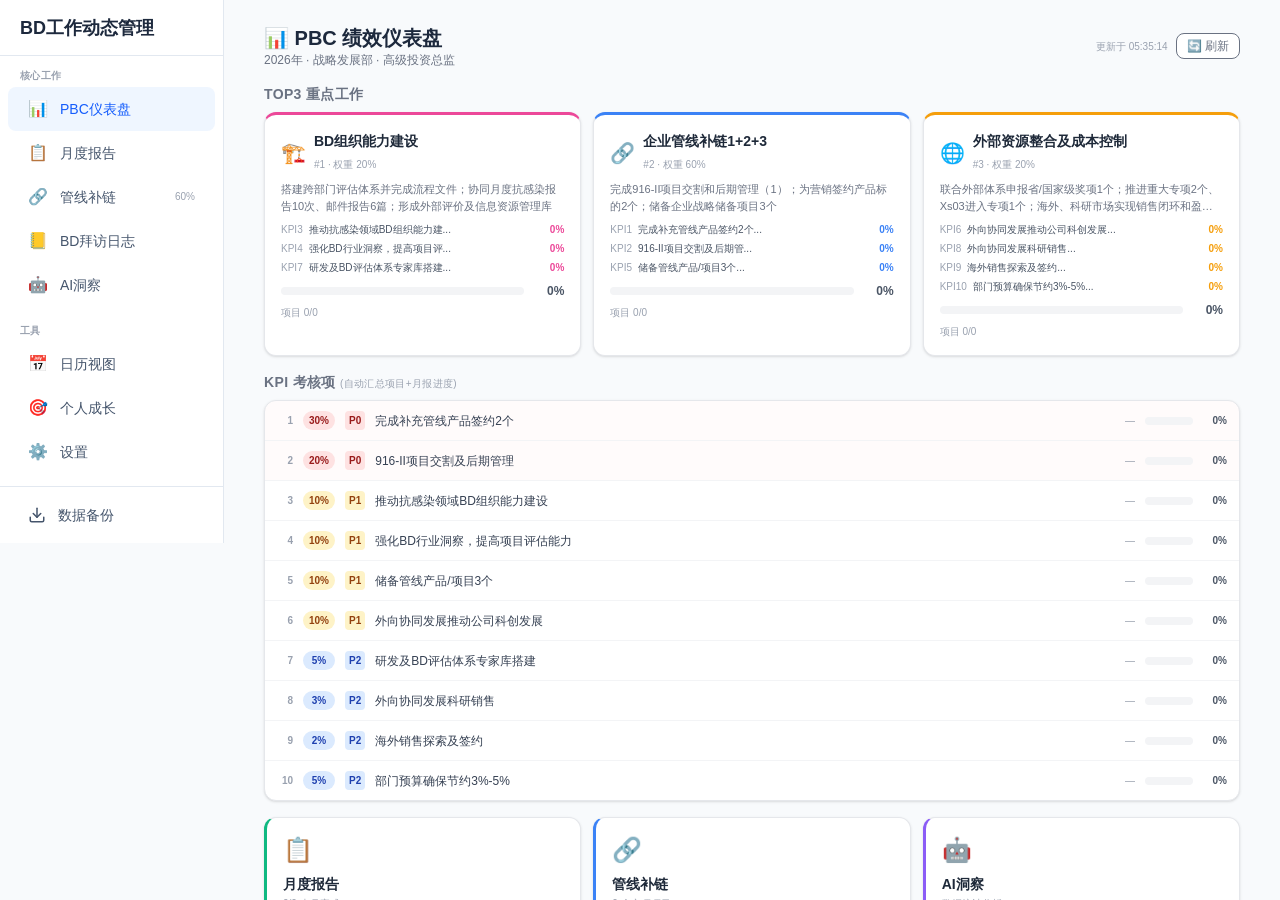
==== dist-vite.html @ 43fd76ad "Fix: HashRouter + overlay login + CSS conflict resolved + new bundle" ====
<!doctype html>
<html lang="zh-CN">
  <head>
    <meta charset="UTF-8" />
    <meta name="viewport" content="width=device-width, initial-scale=1.0" />
    <meta name="theme-color" content="#3B82F6" />
    <meta name="description" content="BD工作动态管理系统" />
    <meta name="apple-mobile-web-app-capable" content="yes" />
    <meta name="apple-mobile-web-app-status-bar-style" content="default" />
    <link rel="apple-touch-icon" href="./pwa-192x192.png" />
    <title>BD工作动态管理</title>
    <script type="module" crossorigin src="./assets/index-UCQxQHAI.js"></script>
    <link rel="stylesheet" crossorigin href="./assets/index-BCDydZhX.css">
  </head>
  <body>
    <div id="root"></div>
  </body>
</html>
---- assets/index-BCDydZhX.css ----
/*! tailwindcss v4.3.0 | MIT License | https://tailwindcss.com */
@layer properties{@supports (((-webkit-hyphens:none)) and (not (margin-trim:inline))) or ((-moz-orient:inline) and (not (color:rgb(from red r g b)))){*,:before,:after,::backdrop{--tw-translate-x:0;--tw-translate-y:0;--tw-translate-z:0;--tw-scale-x:1;--tw-scale-y:1;--tw-scale-z:1;--tw-rotate-x:initial;--tw-rotate-y:initial;--tw-rotate-z:initial;--tw-skew-x:initial;--tw-skew-y:initial;--tw-space-y-reverse:0;--tw-divide-y-reverse:0;--tw-border-style:solid;--tw-leading:initial;--tw-font-weight:initial;--tw-tracking:initial;--tw-shadow:0 0 #0000;--tw-shadow-color:initial;--tw-shadow-alpha:100%;--tw-inset-shadow:0 0 #0000;--tw-inset-shadow-color:initial;--tw-inset-shadow-alpha:100%;--tw-ring-color:initial;--tw-ring-shadow:0 0 #0000;--tw-inset-ring-color:initial;--tw-inset-ring-shadow:0 0 #0000;--tw-ring-inset:initial;--tw-ring-offset-width:0px;--tw-ring-offset-color:#fff;--tw-ring-offset-shadow:0 0 #0000;--tw-outline-style:solid;--tw-blur:initial;--tw-brightness:initial;--tw-contrast:initial;--tw-grayscale:initial;--tw-hue-rotate:initial;--tw-invert:initial;--tw-opacity:initial;--tw-saturate:initial;--tw-sepia:initial;--tw-drop-shadow:initial;--tw-drop-shadow-color:initial;--tw-drop-shadow-alpha:100%;--tw-drop-shadow-size:initial;--tw-duration:initial}}}@layer theme{:root,:host{--font-sans:ui-sans-serif, system-ui, sans-serif, "Apple Color Emoji", "Segoe UI Emoji", "Segoe UI Symbol", "Noto Color Emoji";--font-mono:ui-monospace, SFMono-Regular, Menlo, Monaco, Consolas, "Liberation Mono", "Courier New", monospace;--color-red-50:oklch(97.1% .013 17.38);--color-red-100:oklch(93.6% .032 17.717);--color-red-200:oklch(88.5% .062 18.334);--color-red-300:oklch(80.8% .114 19.571);--color-red-400:oklch(70.4% .191 22.216);--color-red-500:oklch(63.7% .237 25.331);--color-red-600:oklch(57.7% .245 27.325);--color-red-700:oklch(50.5% .213 27.518);--color-red-800:oklch(44.4% .177 26.899);--color-orange-50:oklch(98% .016 73.684);--color-orange-100:oklch(95.4% .038 75.164);--color-orange-200:oklch(90.1% .076 70.697);--color-orange-300:oklch(83.7% .128 66.29);--color-orange-400:oklch(75% .183 55.934);--color-orange-500:oklch(70.5% .213 47.604);--color-orange-700:oklch(55.3% .195 38.402);--color-amber-50:oklch(98.7% .022 95.277);--color-amber-100:oklch(96.2% .059 95.617);--color-amber-200:oklch(92.4% .12 95.746);--color-amber-400:oklch(82.8% .189 84.429);--color-amber-500:oklch(76.9% .188 70.08);--color-amber-600:oklch(66.6% .179 58.318);--color-amber-700:oklch(55.5% .163 48.998);--color-amber-800:oklch(47.3% .137 46.201);--color-yellow-50:oklch(98.7% .026 102.212);--color-yellow-100:oklch(97.3% .071 103.193);--color-yellow-200:oklch(94.5% .129 101.54);--color-yellow-300:oklch(90.5% .182 98.111);--color-yellow-400:oklch(85.2% .199 91.936);--color-yellow-500:oklch(79.5% .184 86.047);--color-yellow-600:oklch(68.1% .162 75.834);--color-yellow-700:oklch(55.4% .135 66.442);--color-yellow-800:oklch(47.6% .114 61.907);--color-green-50:oklch(98.2% .018 155.826);--color-green-100:oklch(96.2% .044 156.743);--color-green-200:oklch(92.5% .084 155.995);--color-green-300:oklch(87.1% .15 154.449);--color-green-400:oklch(79.2% .209 151.711);--color-green-500:oklch(72.3% .219 149.579);--color-green-600:oklch(62.7% .194 149.214);--color-green-700:oklch(52.7% .154 150.069);--color-green-800:oklch(44.8% .119 151.328);--color-emerald-50:oklch(97.9% .021 166.113);--color-emerald-100:oklch(95% .052 163.051);--color-emerald-200:oklch(90.5% .093 164.15);--color-emerald-400:oklch(76.5% .177 163.223);--color-emerald-500:oklch(69.6% .17 162.48);--color-emerald-600:oklch(59.6% .145 163.225);--color-emerald-700:oklch(50.8% .118 165.612);--color-teal-50:oklch(98.4% .014 180.72);--color-teal-100:oklch(95.3% .051 180.801);--color-teal-500:oklch(70.4% .14 182.503);--color-teal-700:oklch(51.1% .096 186.391);--color-cyan-50:oklch(98.4% .019 200.873);--color-cyan-100:oklch(95.6% .045 203.388);--color-cyan-500:oklch(71.5% .143 215.221);--color-cyan-700:oklch(52% .105 223.128);--color-blue-50:oklch(97% .014 254.604);--color-blue-100:oklch(93.2% .032 255.585);--color-blue-200:oklch(88.2% .059 254.128);--color-blue-300:oklch(80.9% .105 251.813);--color-blue-400:oklch(70.7% .165 254.624);--color-blue-500:oklch(62.3% .214 259.815);--color-blue-600:oklch(54.6% .245 262.881);--color-blue-700:oklch(48.8% .243 264.376);--color-blue-800:oklch(42.4% .199 265.638);--color-indigo-50:oklch(96.2% .018 272.314);--color-indigo-100:oklch(93% .034 272.788);--color-indigo-200:oklch(87% .065 274.039);--color-indigo-300:oklch(78.5% .115 274.713);--color-indigo-500:oklch(58.5% .233 277.117);--color-indigo-600:oklch(51.1% .262 276.966);--color-indigo-700:oklch(45.7% .24 277.023);--color-indigo-800:oklch(39.8% .195 277.366);--color-purple-50:oklch(97.7% .014 308.299);--color-purple-100:oklch(94.6% .033 307.174);--color-purple-200:oklch(90.2% .063 306.703);--color-purple-500:oklch(62.7% .265 303.9);--color-purple-600:oklch(55.8% .288 302.321);--color-purple-700:oklch(49.6% .265 301.924);--color-pink-50:oklch(97.1% .014 343.198);--color-pink-100:oklch(94.8% .028 342.258);--color-pink-500:oklch(65.6% .241 354.308);--color-pink-700:oklch(52.5% .223 3.958);--color-slate-50:oklch(98.4% .003 247.858);--color-slate-100:oklch(96.8% .007 247.896);--color-slate-200:oklch(92.9% .013 255.508);--color-slate-300:oklch(86.9% .022 252.894);--color-slate-400:oklch(70.4% .04 256.788);--color-slate-500:oklch(55.4% .046 257.417);--color-slate-600:oklch(44.6% .043 257.281);--color-slate-700:oklch(37.2% .044 257.287);--color-slate-800:oklch(27.9% .041 260.031);--color-gray-50:oklch(98.5% .002 247.839);--color-gray-100:oklch(96.7% .003 264.542);--color-gray-200:oklch(92.8% .006 264.531);--color-gray-300:oklch(87.2% .01 258.338);--color-gray-400:oklch(70.7% .022 261.325);--color-gray-500:oklch(55.1% .027 264.364);--color-gray-600:oklch(44.6% .03 256.802);--color-gray-700:oklch(37.3% .034 259.733);--color-gray-800:oklch(27.8% .033 256.848);--color-black:#000;--color-white:#fff;--spacing:.25rem;--container-xs:20rem;--container-md:28rem;--container-lg:32rem;--container-2xl:42rem;--container-3xl:48rem;--container-4xl:56rem;--container-5xl:64rem;--text-xs:.75rem;--text-xs--line-height:calc(1 / .75);--text-sm:.875rem;--text-sm--line-height:calc(1.25 / .875);--text-base:1rem;--text-base--line-height:calc(1.5 / 1);--text-lg:1.125rem;--text-lg--line-height:calc(1.75 / 1.125);--text-xl:1.25rem;--text-xl--line-height:calc(1.75 / 1.25);--text-2xl:1.5rem;--text-2xl--line-height:calc(2 / 1.5);--text-5xl:3rem;--text-5xl--line-height:1;--font-weight-normal:400;--font-weight-medium:500;--font-weight-semibold:600;--font-weight-bold:700;--tracking-wide:.025em;--leading-tight:1.25;--leading-relaxed:1.625;--radius-md:.375rem;--radius-lg:.5rem;--radius-xl:.75rem;--radius-2xl:1rem;--drop-shadow-sm:0 1px 2px #00000026;--animate-spin:spin 1s linear infinite;--animate-pulse:pulse 2s cubic-bezier(.4, 0, .6, 1) infinite;--default-transition-duration:.15s;--default-transition-timing-function:cubic-bezier(.4, 0, .2, 1);--default-font-family:var(--font-sans);--default-mono-font-family:var(--font-mono)}}@layer base{*,:after,:before,::backdrop{box-sizing:border-box;border:0 solid;margin:0;padding:0}::file-selector-button{box-sizing:border-box;border:0 solid;margin:0;padding:0}html,:host{-webkit-text-size-adjust:100%;tab-size:4;line-height:1.5;font-family:var(--default-font-family,ui-sans-serif, system-ui, sans-serif, "Apple Color Emoji", "Segoe UI Emoji", "Segoe UI Symbol", "Noto Color Emoji");font-feature-settings:var(--default-font-feature-settings,normal);font-variation-settings:var(--default-font-variation-settings,normal);-webkit-tap-highlight-color:transparent}hr{height:0;color:inherit;border-top-width:1px}abbr:where([title]){-webkit-text-decoration:underline dotted;text-decoration:underline dotted}h1,h2,h3,h4,h5,h6{font-size:inherit;font-weight:inherit}a{color:inherit;-webkit-text-decoration:inherit;-webkit-text-decoration:inherit;-webkit-text-decoration:inherit;-webkit-text-decoration:inherit;text-decoration:inherit}b,strong{font-weight:bolder}code,kbd,samp,pre{font-family:var(--default-mono-font-family,ui-monospace, SFMono-Regular, Menlo, Monaco, Consolas, "Liberation Mono", "Courier New", monospace);font-feature-settings:var(--default-mono-font-feature-settings,normal);font-variation-settings:var(--default-mono-font-variation-settings,normal);font-size:1em}small{font-size:80%}sub,sup{vertical-align:baseline;font-size:75%;line-height:0;position:relative}sub{bottom:-.25em}sup{top:-.5em}table{text-indent:0;border-color:inherit;border-collapse:collapse}:-moz-focusring{outline:auto}progress{vertical-align:baseline}summary{display:list-item}ol,ul,menu{list-style:none}img,svg,video,canvas,audio,iframe,embed,object{vertical-align:middle;display:block}img,video{max-width:100%;height:auto}button,input,select,optgroup,textarea{font:inherit;font-feature-settings:inherit;font-variation-settings:inherit;letter-spacing:inherit;color:inherit;opacity:1;background-color:#0000;border-radius:0}::file-selector-button{font:inherit;font-feature-settings:inherit;font-variation-settings:inherit;letter-spacing:inherit;color:inherit;opacity:1;background-color:#0000;border-radius:0}:where(select:is([multiple],[size])) optgroup{font-weight:bolder}:where(select:is([multiple],[size])) optgroup option{padding-inline-start:20px}::file-selector-button{margin-inline-end:4px}::placeholder{opacity:1}@supports (not ((-webkit-appearance:-apple-pay-button))) or (contain-intrinsic-size:1px){::placeholder{color:currentColor}@supports (color:color-mix(in lab, red, red)){::placeholder{color:color-mix(in oklab, currentcolor 50%, transparent)}}}textarea{resize:vertical}::-webkit-search-decoration{-webkit-appearance:none}::-webkit-date-and-time-value{min-height:1lh;text-align:inherit}::-webkit-datetime-edit{display:inline-flex}::-webkit-datetime-edit-fields-wrapper{padding:0}::-webkit-datetime-edit{padding-block:0}::-webkit-datetime-edit-year-field{padding-block:0}::-webkit-datetime-edit-month-field{padding-block:0}::-webkit-datetime-edit-day-field{padding-block:0}::-webkit-datetime-edit-hour-field{padding-block:0}::-webkit-datetime-edit-minute-field{padding-block:0}::-webkit-datetime-edit-second-field{padding-block:0}::-webkit-datetime-edit-millisecond-field{padding-block:0}::-webkit-datetime-edit-meridiem-field{padding-block:0}::-webkit-calendar-picker-indicator{line-height:1}:-moz-ui-invalid{box-shadow:none}button,input:where([type=button],[type=reset],[type=submit]){appearance:button}::file-selector-button{appearance:button}::-webkit-inner-spin-button{height:auto}::-webkit-outer-spin-button{height:auto}[hidden]:where(:not([hidden=until-found])){display:none!important}}@layer components;@layer utilities{.visible{visibility:visible}.absolute{position:absolute}.fixed{position:fixed}.relative{position:relative}.sticky{position:sticky}.inset-0{inset:calc(var(--spacing) * 0)}.inset-y-0{inset-block:calc(var(--spacing) * 0)}.top-0{top:calc(var(--spacing) * 0)}.top-0\.5{top:calc(var(--spacing) * .5)}.top-1\.5{top:calc(var(--spacing) * 1.5)}.top-1\/2{top:50%}.top-4{top:calc(var(--spacing) * 4)}.right-0{right:calc(var(--spacing) * 0)}.right-3{right:calc(var(--spacing) * 3)}.right-4{right:calc(var(--spacing) * 4)}.right-5{right:calc(var(--spacing) * 5)}.bottom-0{bottom:calc(var(--spacing) * 0)}.bottom-16{bottom:calc(var(--spacing) * 16)}.bottom-20{bottom:calc(var(--spacing) * 20)}.-left-\[25px\]{left:-25px}.left-0{left:calc(var(--spacing) * 0)}.left-0\.5{left:calc(var(--spacing) * .5)}.left-3{left:calc(var(--spacing) * 3)}.z-10{z-index:10}.z-20{z-index:20}.z-30{z-index:30}.z-40{z-index:40}.z-50{z-index:50}.float-left{float:left}.container{width:100%}@media (width>=40rem){.container{max-width:40rem}}@media (width>=48rem){.container{max-width:48rem}}@media (width>=64rem){.container{max-width:64rem}}@media (width>=80rem){.container{max-width:80rem}}@media (width>=96rem){.container{max-width:96rem}}.mx-0\.5{margin-inline:calc(var(--spacing) * .5)}.mx-2{margin-inline:calc(var(--spacing) * 2)}.mx-4{margin-inline:calc(var(--spacing) * 4)}.mx-auto{margin-inline:auto}.my-1{margin-block:calc(var(--spacing) * 1)}.mt-0\.5{margin-top:calc(var(--spacing) * .5)}.mt-1{margin-top:calc(var(--spacing) * 1)}.mt-1\.5{margin-top:calc(var(--spacing) * 1.5)}.mt-2{margin-top:calc(var(--spacing) * 2)}.mt-2\.5{margin-top:calc(var(--spacing) * 2.5)}.mt-3{margin-top:calc(var(--spacing) * 3)}.mt-4{margin-top:calc(var(--spacing) * 4)}.mt-5{margin-top:calc(var(--spacing) * 5)}.mt-auto{margin-top:auto}.mr-1{margin-right:calc(var(--spacing) * 1)}.mr-2{margin-right:calc(var(--spacing) * 2)}.mr-3{margin-right:calc(var(--spacing) * 3)}.mb-0\.5{margin-bottom:calc(var(--spacing) * .5)}.mb-1{margin-bottom:calc(var(--spacing) * 1)}.mb-1\.5{margin-bottom:calc(var(--spacing) * 1.5)}.mb-2{margin-bottom:calc(var(--spacing) * 2)}.mb-3{margin-bottom:calc(var(--spacing) * 3)}.mb-4{margin-bottom:calc(var(--spacing) * 4)}.mb-6{margin-bottom:calc(var(--spacing) * 6)}.mb-8{margin-bottom:calc(var(--spacing) * 8)}.-ml-1{margin-left:calc(var(--spacing) * -1)}.-ml-1\.5{margin-left:calc(var(--spacing) * -1.5)}.ml-0\.5{margin-left:calc(var(--spacing) * .5)}.ml-1{margin-left:calc(var(--spacing) * 1)}.ml-2{margin-left:calc(var(--spacing) * 2)}.ml-3\.5{margin-left:calc(var(--spacing) * 3.5)}.ml-7{margin-left:calc(var(--spacing) * 7)}.ml-auto{margin-left:auto}.line-clamp-1{-webkit-line-clamp:1;-webkit-box-orient:vertical;display:-webkit-box;overflow:hidden}.line-clamp-2{-webkit-line-clamp:2;-webkit-box-orient:vertical;display:-webkit-box;overflow:hidden}.block{display:block}.flex{display:flex}.grid{display:grid}.hidden{display:none}.inline{display:inline}.inline-block{display:inline-block}.inline-flex{display:inline-flex}.table{display:table}.h-0\.5{height:calc(var(--spacing) * .5)}.h-1{height:calc(var(--spacing) * 1)}.h-1\.5{height:calc(var(--spacing) * 1.5)}.h-2{height:calc(var(--spacing) * 2)}.h-2\.5{height:calc(var(--spacing) * 2.5)}.h-3{height:calc(var(--spacing) * 3)}.h-3\.5{height:calc(var(--spacing) * 3.5)}.h-4{height:calc(var(--spacing) * 4)}.h-5{height:calc(var(--spacing) * 5)}.h-6{height:calc(var(--spacing) * 6)}.h-8{height:calc(var(--spacing) * 8)}.h-10{height:calc(var(--spacing) * 10)}.h-14{height:calc(var(--spacing) * 14)}.h-64{height:calc(var(--spacing) * 64)}.h-\[100px\]{height:100px}.h-full{height:100%}.h-screen{height:100vh}.max-h-32{max-height:calc(var(--spacing) * 32)}.max-h-64{max-height:calc(var(--spacing) * 64)}.max-h-80{max-height:calc(var(--spacing) * 80)}.max-h-\[90vh\]{max-height:90vh}.max-h-\[500px\]{max-height:500px}.min-h-\[48px\]{min-height:48px}.min-h-\[96px\]{min-height:96px}.min-h-screen{min-height:100vh}.w-1\.5{width:calc(var(--spacing) * 1.5)}.w-2{width:calc(var(--spacing) * 2)}.w-2\.5{width:calc(var(--spacing) * 2.5)}.w-3{width:calc(var(--spacing) * 3)}.w-3\.5{width:calc(var(--spacing) * 3.5)}.w-4{width:calc(var(--spacing) * 4)}.w-5{width:calc(var(--spacing) * 5)}.w-6{width:calc(var(--spacing) * 6)}.w-8{width:calc(var(--spacing) * 8)}.w-10{width:calc(var(--spacing) * 10)}.w-11{width:calc(var(--spacing) * 11)}.w-12{width:calc(var(--spacing) * 12)}.w-14{width:calc(var(--spacing) * 14)}.w-16{width:calc(var(--spacing) * 16)}.w-20{width:calc(var(--spacing) * 20)}.w-24{width:calc(var(--spacing) * 24)}.w-26{width:calc(var(--spacing) * 26)}.w-28{width:calc(var(--spacing) * 28)}.w-36{width:calc(var(--spacing) * 36)}.w-56{width:calc(var(--spacing) * 56)}.w-\[100px\]{width:100px}.w-full{width:100%}.w-screen{width:100vw}.max-w-2xl{max-width:var(--container-2xl)}.max-w-3xl{max-width:var(--container-3xl)}.max-w-4xl{max-width:var(--container-4xl)}.max-w-5xl{max-width:var(--container-5xl)}.max-w-\[100px\]{max-width:100px}.max-w-lg{max-width:var(--container-lg)}.max-w-md{max-width:var(--container-md)}.max-w-xs{max-width:var(--container-xs)}.min-w-0{min-width:calc(var(--spacing) * 0)}.min-w-\[54px\]{min-width:54px}.min-w-\[60px\]{min-width:60px}.min-w-\[120px\]{min-width:120px}.min-w-\[200px\]{min-width:200px}.flex-1{flex:1}.flex-shrink-0,.shrink-0{flex-shrink:0}.translate-x-5{--tw-translate-x:calc(var(--spacing) * 5);translate:var(--tw-translate-x) var(--tw-translate-y)}.-translate-y-1\/2{--tw-translate-y:calc(calc(1 / 2 * 100%) * -1);translate:var(--tw-translate-x) var(--tw-translate-y)}.scale-105{--tw-scale-x:105%;--tw-scale-y:105%;--tw-scale-z:105%;scale:var(--tw-scale-x) var(--tw-scale-y)}.transform{transform:var(--tw-rotate-x,) var(--tw-rotate-y,) var(--tw-rotate-z,) var(--tw-skew-x,) var(--tw-skew-y,)}.animate-pulse{animation:var(--animate-pulse)}.animate-spin{animation:var(--animate-spin)}.cursor-default{cursor:default}.cursor-pointer{cursor:pointer}.resize-none{resize:none}.grid-cols-1{grid-template-columns:repeat(1,minmax(0,1fr))}.grid-cols-2{grid-template-columns:repeat(2,minmax(0,1fr))}.grid-cols-3{grid-template-columns:repeat(3,minmax(0,1fr))}.grid-cols-7{grid-template-columns:repeat(7,minmax(0,1fr))}.flex-col{flex-direction:column}.flex-wrap{flex-wrap:wrap}.items-center{align-items:center}.items-end{align-items:flex-end}.items-start{align-items:flex-start}.justify-around{justify-content:space-around}.justify-between{justify-content:space-between}.justify-center{justify-content:center}.gap-0\.5{gap:calc(var(--spacing) * .5)}.gap-1{gap:calc(var(--spacing) * 1)}.gap-1\.5{gap:calc(var(--spacing) * 1.5)}.gap-2{gap:calc(var(--spacing) * 2)}.gap-2\.5{gap:calc(var(--spacing) * 2.5)}.gap-3{gap:calc(var(--spacing) * 3)}.gap-4{gap:calc(var(--spacing) * 4)}:where(.space-y-0\.5>:not(:last-child)){--tw-space-y-reverse:0;margin-block-start:calc(calc(var(--spacing) * .5) * var(--tw-space-y-reverse));margin-block-end:calc(calc(var(--spacing) * .5) * calc(1 - var(--tw-space-y-reverse)))}:where(.space-y-1>:not(:last-child)){--tw-space-y-reverse:0;margin-block-start:calc(calc(var(--spacing) * 1) * var(--tw-space-y-reverse));margin-block-end:calc(calc(var(--spacing) * 1) * calc(1 - var(--tw-space-y-reverse)))}:where(.space-y-1\.5>:not(:last-child)){--tw-space-y-reverse:0;margin-block-start:calc(calc(var(--spacing) * 1.5) * var(--tw-space-y-reverse));margin-block-end:calc(calc(var(--spacing) * 1.5) * calc(1 - var(--tw-space-y-reverse)))}:where(.space-y-2>:not(:last-child)){--tw-space-y-reverse:0;margin-block-start:calc(calc(var(--spacing) * 2) * var(--tw-space-y-reverse));margin-block-end:calc(calc(var(--spacing) * 2) * calc(1 - var(--tw-space-y-reverse)))}:where(.space-y-2\.5>:not(:last-child)){--tw-space-y-reverse:0;margin-block-start:calc(calc(var(--spacing) * 2.5) * var(--tw-space-y-reverse));margin-block-end:calc(calc(var(--spacing) * 2.5) * calc(1 - var(--tw-space-y-reverse)))}:where(.space-y-3>:not(:last-child)){--tw-space-y-reverse:0;margin-block-start:calc(calc(var(--spacing) * 3) * var(--tw-space-y-reverse));margin-block-end:calc(calc(var(--spacing) * 3) * calc(1 - var(--tw-space-y-reverse)))}:where(.space-y-4>:not(:last-child)){--tw-space-y-reverse:0;margin-block-start:calc(calc(var(--spacing) * 4) * var(--tw-space-y-reverse));margin-block-end:calc(calc(var(--spacing) * 4) * calc(1 - var(--tw-space-y-reverse)))}:where(.space-y-6>:not(:last-child)){--tw-space-y-reverse:0;margin-block-start:calc(calc(var(--spacing) * 6) * var(--tw-space-y-reverse));margin-block-end:calc(calc(var(--spacing) * 6) * calc(1 - var(--tw-space-y-reverse)))}:where(.divide-y>:not(:last-child)){--tw-divide-y-reverse:0;border-bottom-style:var(--tw-border-style);border-top-style:var(--tw-border-style);border-top-width:calc(1px * var(--tw-divide-y-reverse));border-bottom-width:calc(1px * calc(1 - var(--tw-divide-y-reverse)))}:where(.divide-slate-100>:not(:last-child)){border-color:var(--color-slate-100)}.truncate{text-overflow:ellipsis;white-space:nowrap;overflow:hidden}.overflow-auto{overflow:auto}.overflow-hidden{overflow:hidden}.overflow-x-auto{overflow-x:auto}.overflow-y-auto{overflow-y:auto}.rounded{border-radius:.25rem}.rounded-full{border-radius:3.40282e38px}.rounded-lg{border-radius:var(--radius-lg)}.rounded-md{border-radius:var(--radius-md)}.rounded-xl{border-radius:var(--radius-xl)}.rounded-t-2xl{border-top-left-radius:var(--radius-2xl);border-top-right-radius:var(--radius-2xl)}.rounded-t-lg{border-top-left-radius:var(--radius-lg);border-top-right-radius:var(--radius-lg)}.rounded-tl-none{border-top-left-radius:0}.border{border-style:var(--tw-border-style);border-width:1px}.border-2{border-style:var(--tw-border-style);border-width:2px}.border-t{border-top-style:var(--tw-border-style);border-top-width:1px}.border-r{border-right-style:var(--tw-border-style);border-right-width:1px}.border-b{border-bottom-style:var(--tw-border-style);border-bottom-width:1px}.border-l-2{border-left-style:var(--tw-border-style);border-left-width:2px}.border-l-4{border-left-style:var(--tw-border-style);border-left-width:4px}.border-dashed{--tw-border-style:dashed;border-style:dashed}.border-none{--tw-border-style:none;border-style:none}.border-amber-200{border-color:var(--color-amber-200)}.border-blue-200{border-color:var(--color-blue-200)}.border-blue-300{border-color:var(--color-blue-300)}.border-blue-400{border-color:var(--color-blue-400)}.border-blue-500{border-color:var(--color-blue-500)}.border-emerald-200{border-color:var(--color-emerald-200)}.border-emerald-500{border-color:var(--color-emerald-500)}.border-gray-100{border-color:var(--color-gray-100)}.border-gray-200{border-color:var(--color-gray-200)}.border-gray-300{border-color:var(--color-gray-300)}.border-green-200{border-color:var(--color-green-200)}.border-green-300{border-color:var(--color-green-300)}.border-green-600{border-color:var(--color-green-600)}.border-indigo-200{border-color:var(--color-indigo-200)}.border-indigo-300{border-color:var(--color-indigo-300)}.border-indigo-600{border-color:var(--color-indigo-600)}.border-orange-200{border-color:var(--color-orange-200)}.border-orange-300{border-color:var(--color-orange-300)}.border-purple-200{border-color:var(--color-purple-200)}.border-red-200{border-color:var(--color-red-200)}.border-red-300{border-color:var(--color-red-300)}.border-slate-50{border-color:var(--color-slate-50)}.border-slate-100{border-color:var(--color-slate-100)}.border-slate-200{border-color:var(--color-slate-200)}.border-slate-300{border-color:var(--color-slate-300)}.border-transparent{border-color:#0000}.border-white{border-color:var(--color-white)}.border-yellow-200{border-color:var(--color-yellow-200)}.border-yellow-300{border-color:var(--color-yellow-300)}.border-t-transparent{border-top-color:#0000}.border-l-blue-400{border-left-color:var(--color-blue-400)}.border-l-blue-500{border-left-color:var(--color-blue-500)}.border-l-cyan-500{border-left-color:var(--color-cyan-500)}.border-l-emerald-500{border-left-color:var(--color-emerald-500)}.border-l-gray-300{border-left-color:var(--color-gray-300)}.border-l-gray-400{border-left-color:var(--color-gray-400)}.border-l-green-500{border-left-color:var(--color-green-500)}.border-l-indigo-500{border-left-color:var(--color-indigo-500)}.border-l-orange-500{border-left-color:var(--color-orange-500)}.border-l-pink-500{border-left-color:var(--color-pink-500)}.border-l-purple-500{border-left-color:var(--color-purple-500)}.border-l-red-400{border-left-color:var(--color-red-400)}.border-l-red-500{border-left-color:var(--color-red-500)}.border-l-red-600{border-left-color:var(--color-red-600)}.border-l-slate-300{border-left-color:var(--color-slate-300)}.border-l-teal-500{border-left-color:var(--color-teal-500)}.border-l-yellow-500{border-left-color:var(--color-yellow-500)}.bg-amber-50{background-color:var(--color-amber-50)}.bg-amber-50\/50{background-color:#fffbeb80}@supports (color:color-mix(in lab, red, red)){.bg-amber-50\/50{background-color:color-mix(in oklab, var(--color-amber-50) 50%, transparent)}}.bg-amber-100{background-color:var(--color-amber-100)}.bg-amber-400{background-color:var(--color-amber-400)}.bg-amber-500{background-color:var(--color-amber-500)}.bg-black\/30{background-color:#0000004d}@supports (color:color-mix(in lab, red, red)){.bg-black\/30{background-color:color-mix(in oklab, var(--color-black) 30%, transparent)}}.bg-black\/40{background-color:#0006}@supports (color:color-mix(in lab, red, red)){.bg-black\/40{background-color:color-mix(in oklab, var(--color-black) 40%, transparent)}}.bg-black\/50{background-color:#00000080}@supports (color:color-mix(in lab, red, red)){.bg-black\/50{background-color:color-mix(in oklab, var(--color-black) 50%, transparent)}}.bg-blue-50{background-color:var(--color-blue-50)}.bg-blue-50\/30{background-color:#eff6ff4d}@supports (color:color-mix(in lab, red, red)){.bg-blue-50\/30{background-color:color-mix(in oklab, var(--color-blue-50) 30%, transparent)}}.bg-blue-50\/50{background-color:#eff6ff80}@supports (color:color-mix(in lab, red, red)){.bg-blue-50\/50{background-color:color-mix(in oklab, var(--color-blue-50) 50%, transparent)}}.bg-blue-100{background-color:var(--color-blue-100)}.bg-blue-400{background-color:var(--color-blue-400)}.bg-blue-500{background-color:var(--color-blue-500)}.bg-blue-600{background-color:var(--color-blue-600)}.bg-cyan-50\/30{background-color:#ecfeff4d}@supports (color:color-mix(in lab, red, red)){.bg-cyan-50\/30{background-color:color-mix(in oklab, var(--color-cyan-50) 30%, transparent)}}.bg-cyan-100{background-color:var(--color-cyan-100)}.bg-emerald-50{background-color:var(--color-emerald-50)}.bg-emerald-50\/30{background-color:#ecfdf54d}@supports (color:color-mix(in lab, red, red)){.bg-emerald-50\/30{background-color:color-mix(in oklab, var(--color-emerald-50) 30%, transparent)}}.bg-emerald-100{background-color:var(--color-emerald-100)}.bg-emerald-500{background-color:var(--color-emerald-500)}.bg-gray-50{background-color:var(--color-gray-50)}.bg-gray-50\/50{background-color:#f9fafb80}@supports (color:color-mix(in lab, red, red)){.bg-gray-50\/50{background-color:color-mix(in oklab, var(--color-gray-50) 50%, transparent)}}.bg-gray-100{background-color:var(--color-gray-100)}.bg-gray-200{background-color:var(--color-gray-200)}.bg-gray-400{background-color:var(--color-gray-400)}.bg-gray-800{background-color:var(--color-gray-800)}.bg-green-50{background-color:var(--color-green-50)}.bg-green-50\/20{background-color:#f0fdf433}@supports (color:color-mix(in lab, red, red)){.bg-green-50\/20{background-color:color-mix(in oklab, var(--color-green-50) 20%, transparent)}}.bg-green-50\/30{background-color:#f0fdf44d}@supports (color:color-mix(in lab, red, red)){.bg-green-50\/30{background-color:color-mix(in oklab, var(--color-green-50) 30%, transparent)}}.bg-green-100{background-color:var(--color-green-100)}.bg-green-400{background-color:var(--color-green-400)}.bg-green-500{background-color:var(--color-green-500)}.bg-green-600{background-color:var(--color-green-600)}.bg-indigo-50{background-color:var(--color-indigo-50)}.bg-indigo-50\/30{background-color:#eef2ff4d}@supports (color:color-mix(in lab, red, red)){.bg-indigo-50\/30{background-color:color-mix(in oklab, var(--color-indigo-50) 30%, transparent)}}.bg-indigo-100{background-color:var(--color-indigo-100)}.bg-indigo-600{background-color:var(--color-indigo-600)}.bg-orange-50{background-color:var(--color-orange-50)}.bg-orange-50\/30{background-color:#fff7ed4d}@supports (color:color-mix(in lab, red, red)){.bg-orange-50\/30{background-color:color-mix(in oklab, var(--color-orange-50) 30%, transparent)}}.bg-orange-50\/50{background-color:#fff7ed80}@supports (color:color-mix(in lab, red, red)){.bg-orange-50\/50{background-color:color-mix(in oklab, var(--color-orange-50) 50%, transparent)}}.bg-orange-100{background-color:var(--color-orange-100)}.bg-orange-400{background-color:var(--color-orange-400)}.bg-pink-50\/30{background-color:#fdf2f84d}@supports (color:color-mix(in lab, red, red)){.bg-pink-50\/30{background-color:color-mix(in oklab, var(--color-pink-50) 30%, transparent)}}.bg-pink-100{background-color:var(--color-pink-100)}.bg-purple-50{background-color:var(--color-purple-50)}.bg-purple-50\/30{background-color:#faf5ff4d}@supports (color:color-mix(in lab, red, red)){.bg-purple-50\/30{background-color:color-mix(in oklab, var(--color-purple-50) 30%, transparent)}}.bg-purple-100{background-color:var(--color-purple-100)}.bg-purple-600{background-color:var(--color-purple-600)}.bg-red-50{background-color:var(--color-red-50)}.bg-red-50\/30{background-color:#fef2f24d}@supports (color:color-mix(in lab, red, red)){.bg-red-50\/30{background-color:color-mix(in oklab, var(--color-red-50) 30%, transparent)}}.bg-red-50\/50{background-color:#fef2f280}@supports (color:color-mix(in lab, red, red)){.bg-red-50\/50{background-color:color-mix(in oklab, var(--color-red-50) 50%, transparent)}}.bg-red-100{background-color:var(--color-red-100)}.bg-red-400{background-color:var(--color-red-400)}.bg-red-500{background-color:var(--color-red-500)}.bg-slate-50{background-color:var(--color-slate-50)}.bg-slate-50\/50{background-color:#f8fafc80}@supports (color:color-mix(in lab, red, red)){.bg-slate-50\/50{background-color:color-mix(in oklab, var(--color-slate-50) 50%, transparent)}}.bg-slate-100{background-color:var(--color-slate-100)}.bg-slate-200{background-color:var(--color-slate-200)}.bg-slate-300{background-color:var(--color-slate-300)}.bg-slate-400{background-color:var(--color-slate-400)}.bg-teal-50\/30{background-color:#f0fdfa4d}@supports (color:color-mix(in lab, red, red)){.bg-teal-50\/30{background-color:color-mix(in oklab, var(--color-teal-50) 30%, transparent)}}.bg-teal-100{background-color:var(--color-teal-100)}.bg-transparent{background-color:#0000}.bg-white{background-color:var(--color-white)}.bg-yellow-50{background-color:var(--color-yellow-50)}.bg-yellow-50\/30{background-color:#fefce84d}@supports (color:color-mix(in lab, red, red)){.bg-yellow-50\/30{background-color:color-mix(in oklab, var(--color-yellow-50) 30%, transparent)}}.bg-yellow-100{background-color:var(--color-yellow-100)}.bg-yellow-400{background-color:var(--color-yellow-400)}.bg-yellow-500{background-color:var(--color-yellow-500)}.p-0\.5{padding:calc(var(--spacing) * .5)}.p-1{padding:calc(var(--spacing) * 1)}.p-1\.5{padding:calc(var(--spacing) * 1.5)}.p-2{padding:calc(var(--spacing) * 2)}.p-2\.5{padding:calc(var(--spacing) * 2.5)}.p-3{padding:calc(var(--spacing) * 3)}.p-4{padding:calc(var(--spacing) * 4)}.p-5{padding:calc(var(--spacing) * 5)}.p-6{padding:calc(var(--spacing) * 6)}.px-0\.5{padding-inline:calc(var(--spacing) * .5)}.px-1{padding-inline:calc(var(--spacing) * 1)}.px-1\.5{padding-inline:calc(var(--spacing) * 1.5)}.px-2{padding-inline:calc(var(--spacing) * 2)}.px-2\.5{padding-inline:calc(var(--spacing) * 2.5)}.px-3{padding-inline:calc(var(--spacing) * 3)}.px-4{padding-inline:calc(var(--spacing) * 4)}.px-5{padding-inline:calc(var(--spacing) * 5)}.px-6{padding-inline:calc(var(--spacing) * 6)}.py-0{padding-block:calc(var(--spacing) * 0)}.py-0\.5{padding-block:calc(var(--spacing) * .5)}.py-1{padding-block:calc(var(--spacing) * 1)}.py-1\.5{padding-block:calc(var(--spacing) * 1.5)}.py-2{padding-block:calc(var(--spacing) * 2)}.py-2\.5{padding-block:calc(var(--spacing) * 2.5)}.py-3{padding-block:calc(var(--spacing) * 3)}.py-4{padding-block:calc(var(--spacing) * 4)}.py-5{padding-block:calc(var(--spacing) * 5)}.py-6{padding-block:calc(var(--spacing) * 6)}.py-8{padding-block:calc(var(--spacing) * 8)}.py-10{padding-block:calc(var(--spacing) * 10)}.py-12{padding-block:calc(var(--spacing) * 12)}.py-16{padding-block:calc(var(--spacing) * 16)}.py-20{padding-block:calc(var(--spacing) * 20)}.pt-1{padding-top:calc(var(--spacing) * 1)}.pt-2{padding-top:calc(var(--spacing) * 2)}.pt-3{padding-top:calc(var(--spacing) * 3)}.pt-4{padding-top:calc(var(--spacing) * 4)}.pr-3{padding-right:calc(var(--spacing) * 3)}.pb-1{padding-bottom:calc(var(--spacing) * 1)}.pb-1\.5{padding-bottom:calc(var(--spacing) * 1.5)}.pb-2{padding-bottom:calc(var(--spacing) * 2)}.pb-4{padding-bottom:calc(var(--spacing) * 4)}.pb-14{padding-bottom:calc(var(--spacing) * 14)}.pb-20{padding-bottom:calc(var(--spacing) * 20)}.pb-24{padding-bottom:calc(var(--spacing) * 24)}.pl-1{padding-left:calc(var(--spacing) * 1)}.pl-3{padding-left:calc(var(--spacing) * 3)}.pl-6{padding-left:calc(var(--spacing) * 6)}.pl-8{padding-left:calc(var(--spacing) * 8)}.text-center{text-align:center}.text-left{text-align:left}.text-right{text-align:right}.font-mono{font-family:var(--font-mono)}.text-2xl{font-size:var(--text-2xl);line-height:var(--tw-leading,var(--text-2xl--line-height))}.text-5xl{font-size:var(--text-5xl);line-height:var(--tw-leading,var(--text-5xl--line-height))}.text-base{font-size:var(--text-base);line-height:var(--tw-leading,var(--text-base--line-height))}.text-lg{font-size:var(--text-lg);line-height:var(--tw-leading,var(--text-lg--line-height))}.text-sm{font-size:var(--text-sm);line-height:var(--tw-leading,var(--text-sm--line-height))}.text-xl{font-size:var(--text-xl);line-height:var(--tw-leading,var(--text-xl--line-height))}.text-xs{font-size:var(--text-xs);line-height:var(--tw-leading,var(--text-xs--line-height))}.text-\[9px\]{font-size:9px}.text-\[10px\]{font-size:10px}.text-\[11px\]{font-size:11px}.leading-none{--tw-leading:1;line-height:1}.leading-relaxed{--tw-leading:var(--leading-relaxed);line-height:var(--leading-relaxed)}.leading-tight{--tw-leading:var(--leading-tight);line-height:var(--leading-tight)}.font-bold{--tw-font-weight:var(--font-weight-bold);font-weight:var(--font-weight-bold)}.font-medium{--tw-font-weight:var(--font-weight-medium);font-weight:var(--font-weight-medium)}.font-normal{--tw-font-weight:var(--font-weight-normal);font-weight:var(--font-weight-normal)}.font-semibold{--tw-font-weight:var(--font-weight-semibold);font-weight:var(--font-weight-semibold)}.tracking-wide{--tw-tracking:var(--tracking-wide);letter-spacing:var(--tracking-wide)}.break-all{word-break:break-all}.whitespace-nowrap{white-space:nowrap}.whitespace-pre-wrap{white-space:pre-wrap}.text-amber-500{color:var(--color-amber-500)}.text-amber-600{color:var(--color-amber-600)}.text-amber-700{color:var(--color-amber-700)}.text-amber-800{color:var(--color-amber-800)}.text-blue-400{color:var(--color-blue-400)}.text-blue-500{color:var(--color-blue-500)}.text-blue-600{color:var(--color-blue-600)}.text-blue-700{color:var(--color-blue-700)}.text-blue-800{color:var(--color-blue-800)}.text-cyan-700{color:var(--color-cyan-700)}.text-emerald-500{color:var(--color-emerald-500)}.text-emerald-600{color:var(--color-emerald-600)}.text-emerald-700{color:var(--color-emerald-700)}.text-gray-300{color:var(--color-gray-300)}.text-gray-400{color:var(--color-gray-400)}.text-gray-500{color:var(--color-gray-500)}.text-gray-600{color:var(--color-gray-600)}.text-gray-700{color:var(--color-gray-700)}.text-gray-800{color:var(--color-gray-800)}.text-green-500{color:var(--color-green-500)}.text-green-600{color:var(--color-green-600)}.text-green-700{color:var(--color-green-700)}.text-green-800{color:var(--color-green-800)}.text-indigo-600{color:var(--color-indigo-600)}.text-indigo-700{color:var(--color-indigo-700)}.text-indigo-800{color:var(--color-indigo-800)}.text-orange-400{color:var(--color-orange-400)}.text-orange-700{color:var(--color-orange-700)}.text-pink-700{color:var(--color-pink-700)}.text-purple-600{color:var(--color-purple-600)}.text-purple-700{color:var(--color-purple-700)}.text-red-400{color:var(--color-red-400)}.text-red-500{color:var(--color-red-500)}.text-red-600{color:var(--color-red-600)}.text-red-700{color:var(--color-red-700)}.text-red-800{color:var(--color-red-800)}.text-slate-300{color:var(--color-slate-300)}.text-slate-400{color:var(--color-slate-400)}.text-slate-500{color:var(--color-slate-500)}.text-slate-600{color:var(--color-slate-600)}.text-slate-700{color:var(--color-slate-700)}.text-slate-800{color:var(--color-slate-800)}.text-teal-700{color:var(--color-teal-700)}.text-white{color:var(--color-white)}.text-yellow-600{color:var(--color-yellow-600)}.text-yellow-700{color:var(--color-yellow-700)}.text-yellow-800{color:var(--color-yellow-800)}.uppercase{text-transform:uppercase}.italic{font-style:italic}.line-through{text-decoration-line:line-through}.opacity-0{opacity:0}.opacity-60{opacity:.6}.opacity-70{opacity:.7}.opacity-80{opacity:.8}.shadow{--tw-shadow:0 1px 3px 0 var(--tw-shadow-color,#0000001a), 0 1px 2px -1px var(--tw-shadow-color,#0000001a);box-shadow:var(--tw-inset-shadow), var(--tw-inset-ring-shadow), var(--tw-ring-offset-shadow), var(--tw-ring-shadow), var(--tw-shadow)}.shadow-2xl{--tw-shadow:0 25px 50px -12px var(--tw-shadow-color,#00000040);box-shadow:var(--tw-inset-shadow), var(--tw-inset-ring-shadow), var(--tw-ring-offset-shadow), var(--tw-ring-shadow), var(--tw-shadow)}.shadow-lg{--tw-shadow:0 10px 15px -3px var(--tw-shadow-color,#0000001a), 0 4px 6px -4px var(--tw-shadow-color,#0000001a);box-shadow:var(--tw-inset-shadow), var(--tw-inset-ring-shadow), var(--tw-ring-offset-shadow), var(--tw-ring-shadow), var(--tw-shadow)}.shadow-sm{--tw-shadow:0 1px 3px 0 var(--tw-shadow-color,#0000001a), 0 1px 2px -1px var(--tw-shadow-color,#0000001a);box-shadow:var(--tw-inset-shadow), var(--tw-inset-ring-shadow), var(--tw-ring-offset-shadow), var(--tw-ring-shadow), var(--tw-shadow)}.shadow-xl{--tw-shadow:0 20px 25px -5px var(--tw-shadow-color,#0000001a), 0 8px 10px -6px var(--tw-shadow-color,#0000001a);box-shadow:var(--tw-inset-shadow), var(--tw-inset-ring-shadow), var(--tw-ring-offset-shadow), var(--tw-ring-shadow), var(--tw-shadow)}.ring-2{--tw-ring-shadow:var(--tw-ring-inset,) 0 0 0 calc(2px + var(--tw-ring-offset-width)) var(--tw-ring-color,currentcolor);box-shadow:var(--tw-inset-shadow), var(--tw-inset-ring-shadow), var(--tw-ring-offset-shadow), var(--tw-ring-shadow), var(--tw-shadow)}.ring-blue-400{--tw-ring-color:var(--color-blue-400)}.ring-offset-1{--tw-ring-offset-width:1px;--tw-ring-offset-shadow:var(--tw-ring-inset,) 0 0 0 var(--tw-ring-offset-width) var(--tw-ring-offset-color)}.outline{outline-style:var(--tw-outline-style);outline-width:1px}.drop-shadow-sm{--tw-drop-shadow-size:drop-shadow(0 1px 2px var(--tw-drop-shadow-color,#00000026));--tw-drop-shadow:drop-shadow(var(--drop-shadow-sm));filter:var(--tw-blur,) var(--tw-brightness,) var(--tw-contrast,) var(--tw-grayscale,) var(--tw-hue-rotate,) var(--tw-invert,) var(--tw-saturate,) var(--tw-sepia,) var(--tw-drop-shadow,)}.filter{filter:var(--tw-blur,) var(--tw-brightness,) var(--tw-contrast,) var(--tw-grayscale,) var(--tw-hue-rotate,) var(--tw-invert,) var(--tw-saturate,) var(--tw-sepia,) var(--tw-drop-shadow,)}.transition{transition-property:color,background-color,border-color,outline-color,text-decoration-color,fill,stroke,--tw-gradient-from,--tw-gradient-via,--tw-gradient-to,opacity,box-shadow,transform,translate,scale,rotate,filter,-webkit-backdrop-filter,backdrop-filter,display,content-visibility,overlay,pointer-events;transition-timing-function:var(--tw-ease,var(--default-transition-timing-function));transition-duration:var(--tw-duration,var(--default-transition-duration))}.transition-all{transition-property:all;transition-timing-function:var(--tw-ease,var(--default-transition-timing-function));transition-duration:var(--tw-duration,var(--default-transition-duration))}.transition-colors{transition-property:color,background-color,border-color,outline-color,text-decoration-color,fill,stroke,--tw-gradient-from,--tw-gradient-via,--tw-gradient-to;transition-timing-function:var(--tw-ease,var(--default-transition-timing-function));transition-duration:var(--tw-duration,var(--default-transition-duration))}.transition-opacity{transition-property:opacity;transition-timing-function:var(--tw-ease,var(--default-transition-timing-function));transition-duration:var(--tw-duration,var(--default-transition-duration))}.transition-shadow{transition-property:box-shadow;transition-timing-function:var(--tw-ease,var(--default-transition-timing-function));transition-duration:var(--tw-duration,var(--default-transition-duration))}.transition-transform{transition-property:transform,translate,scale,rotate;transition-timing-function:var(--tw-ease,var(--default-transition-timing-function));transition-duration:var(--tw-duration,var(--default-transition-duration))}.duration-300{--tw-duration:.3s;transition-duration:.3s}.duration-700{--tw-duration:.7s;transition-duration:.7s}.outline-none{--tw-outline-style:none;outline-style:none}@media (hover:hover){.group-hover\:opacity-100:is(:where(.group):hover *){opacity:1}}.first\:rounded-l-full:first-child{border-top-left-radius:3.40282e38px;border-bottom-left-radius:3.40282e38px}.last\:rounded-r-full:last-child{border-top-right-radius:3.40282e38px;border-bottom-right-radius:3.40282e38px}.last\:border-r-0:last-child{border-right-style:var(--tw-border-style);border-right-width:0}.last\:border-b-0:last-child{border-bottom-style:var(--tw-border-style);border-bottom-width:0}@media (hover:hover){.hover\:border-blue-200:hover{border-color:var(--color-blue-200)}.hover\:border-blue-300:hover{border-color:var(--color-blue-300)}.hover\:border-emerald-400:hover{border-color:var(--color-emerald-400)}.hover\:bg-amber-100:hover{background-color:var(--color-amber-100)}.hover\:bg-blue-50:hover{background-color:var(--color-blue-50)}.hover\:bg-blue-50\/30:hover{background-color:#eff6ff4d}@supports (color:color-mix(in lab, red, red)){.hover\:bg-blue-50\/30:hover{background-color:color-mix(in oklab, var(--color-blue-50) 30%, transparent)}}.hover\:bg-blue-50\/50:hover{background-color:#eff6ff80}@supports (color:color-mix(in lab, red, red)){.hover\:bg-blue-50\/50:hover{background-color:color-mix(in oklab, var(--color-blue-50) 50%, transparent)}}.hover\:bg-blue-100:hover{background-color:var(--color-blue-100)}.hover\:bg-blue-600:hover{background-color:var(--color-blue-600)}.hover\:bg-blue-700:hover{background-color:var(--color-blue-700)}.hover\:bg-emerald-100:hover{background-color:var(--color-emerald-100)}.hover\:bg-emerald-600:hover{background-color:var(--color-emerald-600)}.hover\:bg-gray-50:hover{background-color:var(--color-gray-50)}.hover\:bg-gray-100:hover{background-color:var(--color-gray-100)}.hover\:bg-gray-200:hover{background-color:var(--color-gray-200)}.hover\:bg-green-100:hover{background-color:var(--color-green-100)}.hover\:bg-green-700:hover{background-color:var(--color-green-700)}.hover\:bg-indigo-100:hover{background-color:var(--color-indigo-100)}.hover\:bg-indigo-700:hover{background-color:var(--color-indigo-700)}.hover\:bg-purple-100:hover{background-color:var(--color-purple-100)}.hover\:bg-purple-700:hover{background-color:var(--color-purple-700)}.hover\:bg-red-50:hover{background-color:var(--color-red-50)}.hover\:bg-red-100:hover{background-color:var(--color-red-100)}.hover\:bg-slate-50:hover{background-color:var(--color-slate-50)}.hover\:bg-slate-50\/50:hover{background-color:#f8fafc80}@supports (color:color-mix(in lab, red, red)){.hover\:bg-slate-50\/50:hover{background-color:color-mix(in oklab, var(--color-slate-50) 50%, transparent)}}.hover\:bg-slate-100:hover{background-color:var(--color-slate-100)}.hover\:bg-slate-200:hover{background-color:var(--color-slate-200)}.hover\:bg-yellow-50:hover{background-color:var(--color-yellow-50)}.hover\:text-amber-600:hover{color:var(--color-amber-600)}.hover\:text-blue-500:hover{color:var(--color-blue-500)}.hover\:text-blue-600:hover{color:var(--color-blue-600)}.hover\:text-blue-700:hover{color:var(--color-blue-700)}.hover\:text-gray-600:hover{color:var(--color-gray-600)}.hover\:text-green-800:hover{color:var(--color-green-800)}.hover\:text-red-500:hover{color:var(--color-red-500)}.hover\:text-red-600:hover{color:var(--color-red-600)}.hover\:text-slate-600:hover{color:var(--color-slate-600)}.hover\:text-slate-700:hover{color:var(--color-slate-700)}.hover\:underline:hover{text-decoration-line:underline}.hover\:opacity-80:hover{opacity:.8}.hover\:opacity-90:hover{opacity:.9}.hover\:opacity-100:hover{opacity:1}.hover\:shadow-md:hover{--tw-shadow:0 4px 6px -1px var(--tw-shadow-color,#0000001a), 0 2px 4px -2px var(--tw-shadow-color,#0000001a);box-shadow:var(--tw-inset-shadow), var(--tw-inset-ring-shadow), var(--tw-ring-offset-shadow), var(--tw-ring-shadow), var(--tw-shadow)}}.focus\:border-blue-400:focus{border-color:var(--color-blue-400)}.focus\:ring-2:focus{--tw-ring-shadow:var(--tw-ring-inset,) 0 0 0 calc(2px + var(--tw-ring-offset-width)) var(--tw-ring-color,currentcolor);box-shadow:var(--tw-inset-shadow), var(--tw-inset-ring-shadow), var(--tw-ring-offset-shadow), var(--tw-ring-shadow), var(--tw-shadow)}.focus\:ring-blue-500:focus{--tw-ring-color:var(--color-blue-500)}.focus\:ring-orange-400:focus{--tw-ring-color:var(--color-orange-400)}.focus\:ring-purple-500:focus{--tw-ring-color:var(--color-purple-500)}.focus\:ring-red-500:focus{--tw-ring-color:var(--color-red-500)}.focus\:outline-none:focus{--tw-outline-style:none;outline-style:none}.active\:scale-90:active{--tw-scale-x:90%;--tw-scale-y:90%;--tw-scale-z:90%;scale:var(--tw-scale-x) var(--tw-scale-y)}.active\:scale-95:active{--tw-scale-x:95%;--tw-scale-y:95%;--tw-scale-z:95%;scale:var(--tw-scale-x) var(--tw-scale-y)}.active\:scale-\[0\.98\]:active{scale:.98}.disabled\:cursor-not-allowed:disabled{cursor:not-allowed}.disabled\:opacity-40:disabled{opacity:.4}.disabled\:opacity-50:disabled{opacity:.5}@media (width>=40rem){.sm\:mt-0\.5{margin-top:calc(var(--spacing) * .5)}.sm\:ml-7{margin-left:calc(var(--spacing) * 7)}.sm\:flex{display:flex}.sm\:grid-cols-2{grid-template-columns:repeat(2,minmax(0,1fr))}.sm\:grid-cols-4{grid-template-columns:repeat(4,minmax(0,1fr))}.sm\:items-center{align-items:center}.sm\:gap-2{gap:calc(var(--spacing) * 2)}.sm\:rounded-2xl{border-radius:var(--radius-2xl)}.sm\:p-4{padding:calc(var(--spacing) * 4)}.sm\:px-3{padding-inline:calc(var(--spacing) * 3)}.sm\:text-\[10px\]{font-size:10px}.sm\:text-gray-400{color:var(--color-gray-400)}}@media (width>=48rem){.md\:bottom-4{bottom:calc(var(--spacing) * 4)}.md\:block{display:block}.md\:hidden{display:none}.md\:grid-cols-2{grid-template-columns:repeat(2,minmax(0,1fr))}.md\:grid-cols-3{grid-template-columns:repeat(3,minmax(0,1fr))}.md\:grid-cols-5{grid-template-columns:repeat(5,minmax(0,1fr))}.md\:p-6{padding:calc(var(--spacing) * 6)}.md\:px-6{padding-inline:calc(var(--spacing) * 6)}.md\:pb-0{padding-bottom:calc(var(--spacing) * 0)}.md\:text-xl{font-size:var(--text-xl);line-height:var(--tw-leading,var(--text-xl--line-height))}}@media (width>=64rem){.lg\:grid-cols-3{grid-template-columns:repeat(3,minmax(0,1fr))}}}body{-webkit-font-smoothing:antialiased;-webkit-user-select:none;user-select:none;margin:0;font-family:-apple-system,BlinkMacSystemFont,Segoe UI,PingFang SC,Microsoft YaHei,sans-serif;overflow:hidden}#root{height:100vh;display:flex}@property --tw-translate-x{syntax:"*";inherits:false;initial-value:0}@property --tw-translate-y{syntax:"*";inherits:false;initial-value:0}@property --tw-translate-z{syntax:"*";inherits:false;initial-value:0}@property --tw-scale-x{syntax:"*";inherits:false;initial-value:1}@property --tw-scale-y{syntax:"*";inherits:false;initial-value:1}@property --tw-scale-z{syntax:"*";inherits:false;initial-value:1}@property --tw-rotate-x{syntax:"*";inherits:false}@property --tw-rotate-y{syntax:"*";inherits:false}@property --tw-rotate-z{syntax:"*";inherits:false}@property --tw-skew-x{syntax:"*";inherits:false}@property --tw-skew-y{syntax:"*";inherits:false}@property --tw-space-y-reverse{syntax:"*";inherits:false;initial-value:0}@property --tw-divide-y-reverse{syntax:"*";inherits:false;initial-value:0}@property --tw-border-style{syntax:"*";inherits:false;initial-value:solid}@property --tw-leading{syntax:"*";inherits:false}@property --tw-font-weight{syntax:"*";inherits:false}@property --tw-tracking{syntax:"*";inherits:false}@property --tw-shadow{syntax:"*";inherits:false;initial-value:0 0 #0000}@property --tw-shadow-color{syntax:"*";inherits:false}@property --tw-shadow-alpha{syntax:"<percentage>";inherits:false;initial-value:100%}@property --tw-inset-shadow{syntax:"*";inherits:false;initial-value:0 0 #0000}@property --tw-inset-shadow-color{syntax:"*";inherits:false}@property --tw-inset-shadow-alpha{syntax:"<percentage>";inherits:false;initial-value:100%}@property --tw-ring-color{syntax:"*";inherits:false}@property --tw-ring-shadow{syntax:"*";inherits:false;initial-value:0 0 #0000}@property --tw-inset-ring-color{syntax:"*";inherits:false}@property --tw-inset-ring-shadow{syntax:"*";inherits:false;initial-value:0 0 #0000}@property --tw-ring-inset{syntax:"*";inherits:false}@property --tw-ring-offset-width{syntax:"<length>";inherits:false;initial-value:0}@property --tw-ring-offset-color{syntax:"*";inherits:false;initial-value:#fff}@property --tw-ring-offset-shadow{syntax:"*";inherits:false;initial-value:0 0 #0000}@property --tw-outline-style{syntax:"*";inherits:false;initial-value:solid}@property --tw-blur{syntax:"*";inherits:false}@property --tw-brightness{syntax:"*";inherits:false}@property --tw-contrast{syntax:"*";inherits:false}@property --tw-grayscale{syntax:"*";inherits:false}@property --tw-hue-rotate{syntax:"*";inherits:false}@property --tw-invert{syntax:"*";inherits:false}@property --tw-opacity{syntax:"*";inherits:false}@property --tw-saturate{syntax:"*";inherits:false}@property --tw-sepia{syntax:"*";inherits:false}@property --tw-drop-shadow{syntax:"*";inherits:false}@property --tw-drop-shadow-color{syntax:"*";inherits:false}@property --tw-drop-shadow-alpha{syntax:"<percentage>";inherits:false;initial-value:100%}@property --tw-drop-shadow-size{syntax:"*";inherits:false}@property --tw-duration{syntax:"*";inherits:false}@keyframes spin{to{transform:rotate(360deg)}}@keyframes pulse{50%{opacity:.5}}
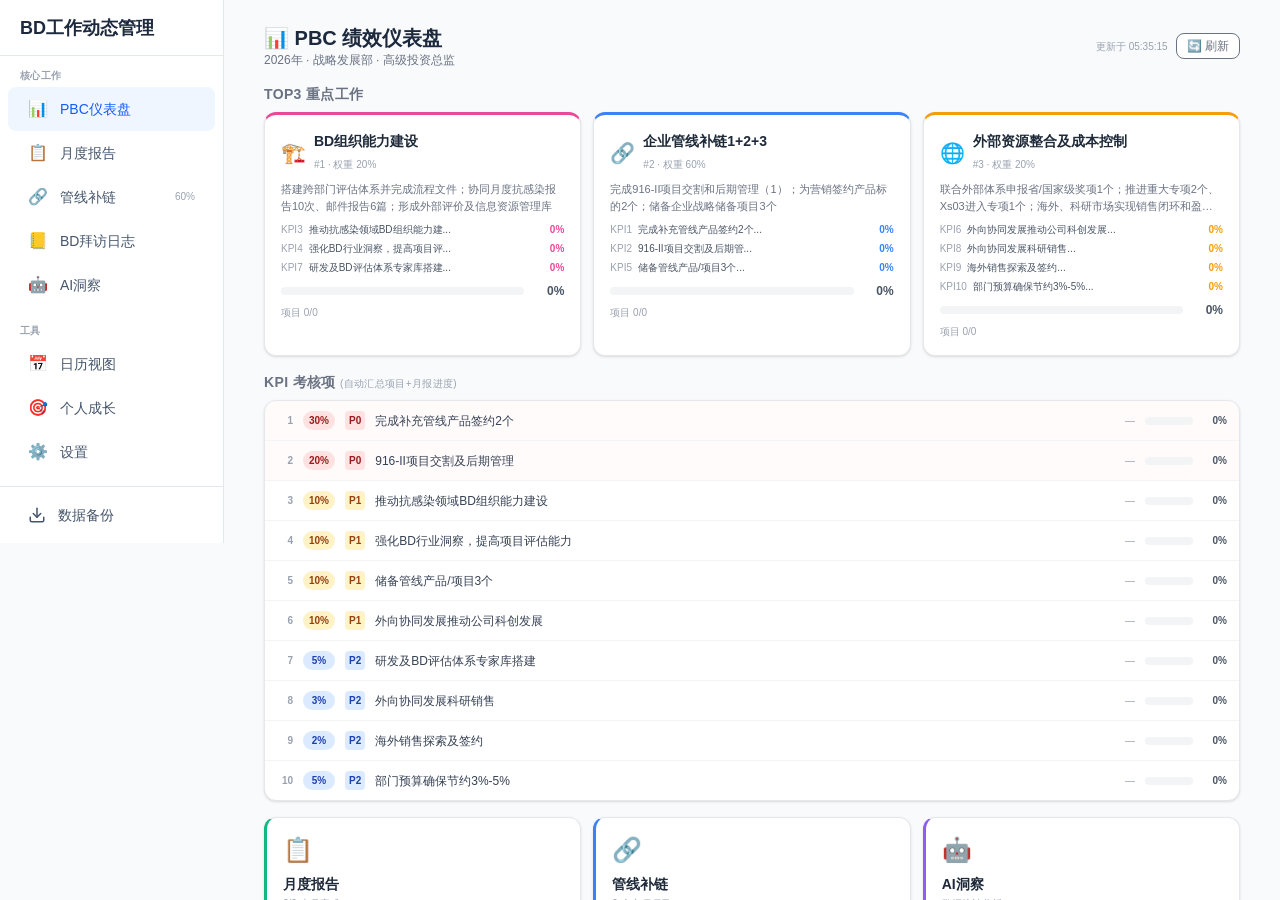
==== commit d0b8a869: "Fix: rebuilt source with mobile nav + FAB fixes + new bundle" ====
--- a/dist-vite.html
+++ b/dist-vite.html
@@ -9,8 +9,8 @@
     <meta name="apple-mobile-web-app-status-bar-style" content="default" />
     <link rel="apple-touch-icon" href="./pwa-192x192.png" />
     <title>BD工作动态管理</title>
-    <script type="module" crossorigin src="./assets/index-UCQxQHAI.js"></script>
-    <link rel="stylesheet" crossorigin href="./assets/index-BCDydZhX.css">
+    <script type="module" crossorigin src="./assets/index-BWuu2FYJ.js"></script>
+    <link rel="stylesheet" crossorigin href="./assets/index-WEw1OT1d.css">
   </head>
   <body>
     <div id="root"></div>
--- a/assets/index-WEw1OT1d.css
+++ b/assets/index-WEw1OT1d.css
@@ -0,0 +1,2 @@
+/*! tailwindcss v4.3.0 | MIT License | https://tailwindcss.com */
+@layer properties{@supports (((-webkit-hyphens:none)) and (not (margin-trim:inline))) or ((-moz-orient:inline) and (not (color:rgb(from red r g b)))){*,:before,:after,::backdrop{--tw-translate-x:0;--tw-translate-y:0;--tw-translate-z:0;--tw-scale-x:1;--tw-scale-y:1;--tw-scale-z:1;--tw-rotate-x:initial;--tw-rotate-y:initial;--tw-rotate-z:initial;--tw-skew-x:initial;--tw-skew-y:initial;--tw-space-y-reverse:0;--tw-divide-y-reverse:0;--tw-border-style:solid;--tw-leading:initial;--tw-font-weight:initial;--tw-tracking:initial;--tw-shadow:0 0 #0000;--tw-shadow-color:initial;--tw-shadow-alpha:100%;--tw-inset-shadow:0 0 #0000;--tw-inset-shadow-color:initial;--tw-inset-shadow-alpha:100%;--tw-ring-color:initial;--tw-ring-shadow:0 0 #0000;--tw-inset-ring-color:initial;--tw-inset-ring-shadow:0 0 #0000;--tw-ring-inset:initial;--tw-ring-offset-width:0px;--tw-ring-offset-color:#fff;--tw-ring-offset-shadow:0 0 #0000;--tw-outline-style:solid;--tw-blur:initial;--tw-brightness:initial;--tw-contrast:initial;--tw-grayscale:initial;--tw-hue-rotate:initial;--tw-invert:initial;--tw-opacity:initial;--tw-saturate:initial;--tw-sepia:initial;--tw-drop-shadow:initial;--tw-drop-shadow-color:initial;--tw-drop-shadow-alpha:100%;--tw-drop-shadow-size:initial;--tw-duration:initial}}}@layer theme{:root,:host{--font-sans:ui-sans-serif, system-ui, sans-serif, "Apple Color Emoji", "Segoe UI Emoji", "Segoe UI Symbol", "Noto Color Emoji";--font-mono:ui-monospace, SFMono-Regular, Menlo, Monaco, Consolas, "Liberation Mono", "Courier New", monospace;--color-red-50:oklch(97.1% .013 17.38);--color-red-100:oklch(93.6% .032 17.717);--color-red-200:oklch(88.5% .062 18.334);--color-red-300:oklch(80.8% .114 19.571);--color-red-400:oklch(70.4% .191 22.216);--color-red-500:oklch(63.7% .237 25.331);--color-red-600:oklch(57.7% .245 27.325);--color-red-700:oklch(50.5% .213 27.518);--color-red-800:oklch(44.4% .177 26.899);--color-orange-50:oklch(98% .016 73.684);--color-orange-100:oklch(95.4% .038 75.164);--color-orange-200:oklch(90.1% .076 70.697);--color-orange-300:oklch(83.7% .128 66.29);--color-orange-400:oklch(75% .183 55.934);--color-orange-500:oklch(70.5% .213 47.604);--color-orange-700:oklch(55.3% .195 38.402);--color-amber-50:oklch(98.7% .022 95.277);--color-amber-100:oklch(96.2% .059 95.617);--color-amber-200:oklch(92.4% .12 95.746);--color-amber-400:oklch(82.8% .189 84.429);--color-amber-500:oklch(76.9% .188 70.08);--color-amber-600:oklch(66.6% .179 58.318);--color-amber-700:oklch(55.5% .163 48.998);--color-amber-800:oklch(47.3% .137 46.201);--color-yellow-50:oklch(98.7% .026 102.212);--color-yellow-100:oklch(97.3% .071 103.193);--color-yellow-200:oklch(94.5% .129 101.54);--color-yellow-300:oklch(90.5% .182 98.111);--color-yellow-400:oklch(85.2% .199 91.936);--color-yellow-500:oklch(79.5% .184 86.047);--color-yellow-600:oklch(68.1% .162 75.834);--color-yellow-700:oklch(55.4% .135 66.442);--color-yellow-800:oklch(47.6% .114 61.907);--color-green-50:oklch(98.2% .018 155.826);--color-green-100:oklch(96.2% .044 156.743);--color-green-200:oklch(92.5% .084 155.995);--color-green-300:oklch(87.1% .15 154.449);--color-green-400:oklch(79.2% .209 151.711);--color-green-500:oklch(72.3% .219 149.579);--color-green-600:oklch(62.7% .194 149.214);--color-green-700:oklch(52.7% .154 150.069);--color-green-800:oklch(44.8% .119 151.328);--color-emerald-50:oklch(97.9% .021 166.113);--color-emerald-100:oklch(95% .052 163.051);--color-emerald-200:oklch(90.5% .093 164.15);--color-emerald-400:oklch(76.5% .177 163.223);--color-emerald-500:oklch(69.6% .17 162.48);--color-emerald-600:oklch(59.6% .145 163.225);--color-emerald-700:oklch(50.8% .118 165.612);--color-teal-50:oklch(98.4% .014 180.72);--color-teal-100:oklch(95.3% .051 180.801);--color-teal-500:oklch(70.4% .14 182.503);--color-teal-700:oklch(51.1% .096 186.391);--color-cyan-50:oklch(98.4% .019 200.873);--color-cyan-100:oklch(95.6% .045 203.388);--color-cyan-500:oklch(71.5% .143 215.221);--color-cyan-700:oklch(52% .105 223.128);--color-blue-50:oklch(97% .014 254.604);--color-blue-100:oklch(93.2% .032 255.585);--color-blue-200:oklch(88.2% .059 254.128);--color-blue-300:oklch(80.9% .105 251.813);--color-blue-400:oklch(70.7% .165 254.624);--color-blue-500:oklch(62.3% .214 259.815);--color-blue-600:oklch(54.6% .245 262.881);--color-blue-700:oklch(48.8% .243 264.376);--color-blue-800:oklch(42.4% .199 265.638);--color-indigo-50:oklch(96.2% .018 272.314);--color-indigo-100:oklch(93% .034 272.788);--color-indigo-200:oklch(87% .065 274.039);--color-indigo-300:oklch(78.5% .115 274.713);--color-indigo-500:oklch(58.5% .233 277.117);--color-indigo-600:oklch(51.1% .262 276.966);--color-indigo-700:oklch(45.7% .24 277.023);--color-indigo-800:oklch(39.8% .195 277.366);--color-purple-50:oklch(97.7% .014 308.299);--color-purple-100:oklch(94.6% .033 307.174);--color-purple-200:oklch(90.2% .063 306.703);--color-purple-500:oklch(62.7% .265 303.9);--color-purple-600:oklch(55.8% .288 302.321);--color-purple-700:oklch(49.6% .265 301.924);--color-pink-50:oklch(97.1% .014 343.198);--color-pink-100:oklch(94.8% .028 342.258);--color-pink-500:oklch(65.6% .241 354.308);--color-pink-700:oklch(52.5% .223 3.958);--color-slate-50:oklch(98.4% .003 247.858);--color-slate-100:oklch(96.8% .007 247.896);--color-slate-200:oklch(92.9% .013 255.508);--color-slate-300:oklch(86.9% .022 252.894);--color-slate-400:oklch(70.4% .04 256.788);--color-slate-500:oklch(55.4% .046 257.417);--color-slate-600:oklch(44.6% .043 257.281);--color-slate-700:oklch(37.2% .044 257.287);--color-slate-800:oklch(27.9% .041 260.031);--color-gray-50:oklch(98.5% .002 247.839);--color-gray-100:oklch(96.7% .003 264.542);--color-gray-200:oklch(92.8% .006 264.531);--color-gray-300:oklch(87.2% .01 258.338);--color-gray-400:oklch(70.7% .022 261.325);--color-gray-500:oklch(55.1% .027 264.364);--color-gray-600:oklch(44.6% .03 256.802);--color-gray-700:oklch(37.3% .034 259.733);--color-gray-800:oklch(27.8% .033 256.848);--color-black:#000;--color-white:#fff;--spacing:.25rem;--container-xs:20rem;--container-md:28rem;--container-lg:32rem;--container-2xl:42rem;--container-3xl:48rem;--container-4xl:56rem;--container-5xl:64rem;--text-xs:.75rem;--text-xs--line-height:calc(1 / .75);--text-sm:.875rem;--text-sm--line-height:calc(1.25 / .875);--text-base:1rem;--text-base--line-height:calc(1.5 / 1);--text-lg:1.125rem;--text-lg--line-height:calc(1.75 / 1.125);--text-xl:1.25rem;--text-xl--line-height:calc(1.75 / 1.25);--text-2xl:1.5rem;--text-2xl--line-height:calc(2 / 1.5);--text-5xl:3rem;--text-5xl--line-height:1;--font-weight-normal:400;--font-weight-medium:500;--font-weight-semibold:600;--font-weight-bold:700;--tracking-wide:.025em;--leading-tight:1.25;--leading-relaxed:1.625;--radius-md:.375rem;--radius-lg:.5rem;--radius-xl:.75rem;--radius-2xl:1rem;--drop-shadow-sm:0 1px 2px #00000026;--animate-spin:spin 1s linear infinite;--animate-pulse:pulse 2s cubic-bezier(.4, 0, .6, 1) infinite;--default-transition-duration:.15s;--default-transition-timing-function:cubic-bezier(.4, 0, .2, 1);--default-font-family:var(--font-sans);--default-mono-font-family:var(--font-mono)}}@layer base{*,:after,:before,::backdrop{box-sizing:border-box;border:0 solid;margin:0;padding:0}::file-selector-button{box-sizing:border-box;border:0 solid;margin:0;padding:0}html,:host{-webkit-text-size-adjust:100%;tab-size:4;line-height:1.5;font-family:var(--default-font-family,ui-sans-serif, system-ui, sans-serif, "Apple Color Emoji", "Segoe UI Emoji", "Segoe UI Symbol", "Noto Color Emoji");font-feature-settings:var(--default-font-feature-settings,normal);font-variation-settings:var(--default-font-variation-settings,normal);-webkit-tap-highlight-color:transparent}hr{height:0;color:inherit;border-top-width:1px}abbr:where([title]){-webkit-text-decoration:underline dotted;text-decoration:underline dotted}h1,h2,h3,h4,h5,h6{font-size:inherit;font-weight:inherit}a{color:inherit;-webkit-text-decoration:inherit;-webkit-text-decoration:inherit;-webkit-text-decoration:inherit;-webkit-text-decoration:inherit;text-decoration:inherit}b,strong{font-weight:bolder}code,kbd,samp,pre{font-family:var(--default-mono-font-family,ui-monospace, SFMono-Regular, Menlo, Monaco, Consolas, "Liberation Mono", "Courier New", monospace);font-feature-settings:var(--default-mono-font-feature-settings,normal);font-variation-settings:var(--default-mono-font-variation-settings,normal);font-size:1em}small{font-size:80%}sub,sup{vertical-align:baseline;font-size:75%;line-height:0;position:relative}sub{bottom:-.25em}sup{top:-.5em}table{text-indent:0;border-color:inherit;border-collapse:collapse}:-moz-focusring{outline:auto}progress{vertical-align:baseline}summary{display:list-item}ol,ul,menu{list-style:none}img,svg,video,canvas,audio,iframe,embed,object{vertical-align:middle;display:block}img,video{max-width:100%;height:auto}button,input,select,optgroup,textarea{font:inherit;font-feature-settings:inherit;font-variation-settings:inherit;letter-spacing:inherit;color:inherit;opacity:1;background-color:#0000;border-radius:0}::file-selector-button{font:inherit;font-feature-settings:inherit;font-variation-settings:inherit;letter-spacing:inherit;color:inherit;opacity:1;background-color:#0000;border-radius:0}:where(select:is([multiple],[size])) optgroup{font-weight:bolder}:where(select:is([multiple],[size])) optgroup option{padding-inline-start:20px}::file-selector-button{margin-inline-end:4px}::placeholder{opacity:1}@supports (not ((-webkit-appearance:-apple-pay-button))) or (contain-intrinsic-size:1px){::placeholder{color:currentColor}@supports (color:color-mix(in lab, red, red)){::placeholder{color:color-mix(in oklab, currentcolor 50%, transparent)}}}textarea{resize:vertical}::-webkit-search-decoration{-webkit-appearance:none}::-webkit-date-and-time-value{min-height:1lh;text-align:inherit}::-webkit-datetime-edit{display:inline-flex}::-webkit-datetime-edit-fields-wrapper{padding:0}::-webkit-datetime-edit{padding-block:0}::-webkit-datetime-edit-year-field{padding-block:0}::-webkit-datetime-edit-month-field{padding-block:0}::-webkit-datetime-edit-day-field{padding-block:0}::-webkit-datetime-edit-hour-field{padding-block:0}::-webkit-datetime-edit-minute-field{padding-block:0}::-webkit-datetime-edit-second-field{padding-block:0}::-webkit-datetime-edit-millisecond-field{padding-block:0}::-webkit-datetime-edit-meridiem-field{padding-block:0}::-webkit-calendar-picker-indicator{line-height:1}:-moz-ui-invalid{box-shadow:none}button,input:where([type=button],[type=reset],[type=submit]){appearance:button}::file-selector-button{appearance:button}::-webkit-inner-spin-button{height:auto}::-webkit-outer-spin-button{height:auto}[hidden]:where(:not([hidden=until-found])){display:none!important}}@layer components;@layer utilities{.visible{visibility:visible}.absolute{position:absolute}.fixed{position:fixed}.relative{position:relative}.sticky{position:sticky}.inset-0{inset:calc(var(--spacing) * 0)}.inset-y-0{inset-block:calc(var(--spacing) * 0)}.top-0{top:calc(var(--spacing) * 0)}.top-0\.5{top:calc(var(--spacing) * .5)}.top-1\.5{top:calc(var(--spacing) * 1.5)}.top-1\/2{top:50%}.top-4{top:calc(var(--spacing) * 4)}.right-0{right:calc(var(--spacing) * 0)}.right-3{right:calc(var(--spacing) * 3)}.right-4{right:calc(var(--spacing) * 4)}.bottom-0{bottom:calc(var(--spacing) * 0)}.bottom-16{bottom:calc(var(--spacing) * 16)}.-left-\[25px\]{left:-25px}.left-0{left:calc(var(--spacing) * 0)}.left-0\.5{left:calc(var(--spacing) * .5)}.left-3{left:calc(var(--spacing) * 3)}.z-10{z-index:10}.z-20{z-index:20}.z-30{z-index:30}.z-50{z-index:50}.float-left{float:left}.container{width:100%}@media (width>=40rem){.container{max-width:40rem}}@media (width>=48rem){.container{max-width:48rem}}@media (width>=64rem){.container{max-width:64rem}}@media (width>=80rem){.container{max-width:80rem}}@media (width>=96rem){.container{max-width:96rem}}.mx-0\.5{margin-inline:calc(var(--spacing) * .5)}.mx-2{margin-inline:calc(var(--spacing) * 2)}.mx-4{margin-inline:calc(var(--spacing) * 4)}.mx-auto{margin-inline:auto}.my-1{margin-block:calc(var(--spacing) * 1)}.mt-0\.5{margin-top:calc(var(--spacing) * .5)}.mt-1{margin-top:calc(var(--spacing) * 1)}.mt-1\.5{margin-top:calc(var(--spacing) * 1.5)}.mt-2{margin-top:calc(var(--spacing) * 2)}.mt-2\.5{margin-top:calc(var(--spacing) * 2.5)}.mt-3{margin-top:calc(var(--spacing) * 3)}.mt-4{margin-top:calc(var(--spacing) * 4)}.mt-5{margin-top:calc(var(--spacing) * 5)}.mt-auto{margin-top:auto}.mr-1{margin-right:calc(var(--spacing) * 1)}.mr-2{margin-right:calc(var(--spacing) * 2)}.mr-3{margin-right:calc(var(--spacing) * 3)}.mb-0\.5{margin-bottom:calc(var(--spacing) * .5)}.mb-1{margin-bottom:calc(var(--spacing) * 1)}.mb-1\.5{margin-bottom:calc(var(--spacing) * 1.5)}.mb-2{margin-bottom:calc(var(--spacing) * 2)}.mb-3{margin-bottom:calc(var(--spacing) * 3)}.mb-4{margin-bottom:calc(var(--spacing) * 4)}.mb-6{margin-bottom:calc(var(--spacing) * 6)}.mb-8{margin-bottom:calc(var(--spacing) * 8)}.-ml-1{margin-left:calc(var(--spacing) * -1)}.-ml-1\.5{margin-left:calc(var(--spacing) * -1.5)}.ml-0\.5{margin-left:calc(var(--spacing) * .5)}.ml-1{margin-left:calc(var(--spacing) * 1)}.ml-2{margin-left:calc(var(--spacing) * 2)}.ml-3\.5{margin-left:calc(var(--spacing) * 3.5)}.ml-7{margin-left:calc(var(--spacing) * 7)}.ml-auto{margin-left:auto}.line-clamp-1{-webkit-line-clamp:1;-webkit-box-orient:vertical;display:-webkit-box;overflow:hidden}.line-clamp-2{-webkit-line-clamp:2;-webkit-box-orient:vertical;display:-webkit-box;overflow:hidden}.block{display:block}.flex{display:flex}.grid{display:grid}.hidden{display:none}.inline{display:inline}.inline-block{display:inline-block}.inline-flex{display:inline-flex}.table{display:table}.h-0\.5{height:calc(var(--spacing) * .5)}.h-1{height:calc(var(--spacing) * 1)}.h-1\.5{height:calc(var(--spacing) * 1.5)}.h-2{height:calc(var(--spacing) * 2)}.h-2\.5{height:calc(var(--spacing) * 2.5)}.h-3{height:calc(var(--spacing) * 3)}.h-3\.5{height:calc(var(--spacing) * 3.5)}.h-4{height:calc(var(--spacing) * 4)}.h-5{height:calc(var(--spacing) * 5)}.h-6{height:calc(var(--spacing) * 6)}.h-8{height:calc(var(--spacing) * 8)}.h-10{height:calc(var(--spacing) * 10)}.h-14{height:calc(var(--spacing) * 14)}.h-64{height:calc(var(--spacing) * 64)}.h-\[100px\]{height:100px}.h-full{height:100%}.h-screen{height:100vh}.max-h-32{max-height:calc(var(--spacing) * 32)}.max-h-64{max-height:calc(var(--spacing) * 64)}.max-h-80{max-height:calc(var(--spacing) * 80)}.max-h-\[90vh\]{max-height:90vh}.max-h-\[500px\]{max-height:500px}.min-h-\[48px\]{min-height:48px}.min-h-\[96px\]{min-height:96px}.min-h-screen{min-height:100vh}.w-1\.5{width:calc(var(--spacing) * 1.5)}.w-2{width:calc(var(--spacing) * 2)}.w-2\.5{width:calc(var(--spacing) * 2.5)}.w-3{width:calc(var(--spacing) * 3)}.w-3\.5{width:calc(var(--spacing) * 3.5)}.w-4{width:calc(var(--spacing) * 4)}.w-5{width:calc(var(--spacing) * 5)}.w-6{width:calc(var(--spacing) * 6)}.w-8{width:calc(var(--spacing) * 8)}.w-10{width:calc(var(--spacing) * 10)}.w-11{width:calc(var(--spacing) * 11)}.w-12{width:calc(var(--spacing) * 12)}.w-14{width:calc(var(--spacing) * 14)}.w-16{width:calc(var(--spacing) * 16)}.w-20{width:calc(var(--spacing) * 20)}.w-24{width:calc(var(--spacing) * 24)}.w-26{width:calc(var(--spacing) * 26)}.w-28{width:calc(var(--spacing) * 28)}.w-36{width:calc(var(--spacing) * 36)}.w-56{width:calc(var(--spacing) * 56)}.w-\[100px\]{width:100px}.w-full{width:100%}.w-screen{width:100vw}.max-w-2xl{max-width:var(--container-2xl)}.max-w-3xl{max-width:var(--container-3xl)}.max-w-4xl{max-width:var(--container-4xl)}.max-w-5xl{max-width:var(--container-5xl)}.max-w-\[100px\]{max-width:100px}.max-w-lg{max-width:var(--container-lg)}.max-w-md{max-width:var(--container-md)}.max-w-xs{max-width:var(--container-xs)}.min-w-0{min-width:calc(var(--spacing) * 0)}.min-w-\[54px\]{min-width:54px}.min-w-\[60px\]{min-width:60px}.min-w-\[120px\]{min-width:120px}.min-w-\[200px\]{min-width:200px}.flex-1{flex:1}.flex-shrink-0,.shrink-0{flex-shrink:0}.translate-x-5{--tw-translate-x:calc(var(--spacing) * 5);translate:var(--tw-translate-x) var(--tw-translate-y)}.-translate-y-1\/2{--tw-translate-y:calc(calc(1 / 2 * 100%) * -1);translate:var(--tw-translate-x) var(--tw-translate-y)}.scale-105{--tw-scale-x:105%;--tw-scale-y:105%;--tw-scale-z:105%;scale:var(--tw-scale-x) var(--tw-scale-y)}.transform{transform:var(--tw-rotate-x,) var(--tw-rotate-y,) var(--tw-rotate-z,) var(--tw-skew-x,) var(--tw-skew-y,)}.animate-pulse{animation:var(--animate-pulse)}.animate-spin{animation:var(--animate-spin)}.cursor-default{cursor:default}.cursor-pointer{cursor:pointer}.resize-none{resize:none}.grid-cols-1{grid-template-columns:repeat(1,minmax(0,1fr))}.grid-cols-2{grid-template-columns:repeat(2,minmax(0,1fr))}.grid-cols-3{grid-template-columns:repeat(3,minmax(0,1fr))}.grid-cols-7{grid-template-columns:repeat(7,minmax(0,1fr))}.flex-col{flex-direction:column}.flex-wrap{flex-wrap:wrap}.items-center{align-items:center}.items-end{align-items:flex-end}.items-start{align-items:flex-start}.justify-around{justify-content:space-around}.justify-between{justify-content:space-between}.justify-center{justify-content:center}.gap-0\.5{gap:calc(var(--spacing) * .5)}.gap-1{gap:calc(var(--spacing) * 1)}.gap-1\.5{gap:calc(var(--spacing) * 1.5)}.gap-2{gap:calc(var(--spacing) * 2)}.gap-2\.5{gap:calc(var(--spacing) * 2.5)}.gap-3{gap:calc(var(--spacing) * 3)}.gap-4{gap:calc(var(--spacing) * 4)}:where(.space-y-0\.5>:not(:last-child)){--tw-space-y-reverse:0;margin-block-start:calc(calc(var(--spacing) * .5) * var(--tw-space-y-reverse));margin-block-end:calc(calc(var(--spacing) * .5) * calc(1 - var(--tw-space-y-reverse)))}:where(.space-y-1>:not(:last-child)){--tw-space-y-reverse:0;margin-block-start:calc(calc(var(--spacing) * 1) * var(--tw-space-y-reverse));margin-block-end:calc(calc(var(--spacing) * 1) * calc(1 - var(--tw-space-y-reverse)))}:where(.space-y-1\.5>:not(:last-child)){--tw-space-y-reverse:0;margin-block-start:calc(calc(var(--spacing) * 1.5) * var(--tw-space-y-reverse));margin-block-end:calc(calc(var(--spacing) * 1.5) * calc(1 - var(--tw-space-y-reverse)))}:where(.space-y-2>:not(:last-child)){--tw-space-y-reverse:0;margin-block-start:calc(calc(var(--spacing) * 2) * var(--tw-space-y-reverse));margin-block-end:calc(calc(var(--spacing) * 2) * calc(1 - var(--tw-space-y-reverse)))}:where(.space-y-2\.5>:not(:last-child)){--tw-space-y-reverse:0;margin-block-start:calc(calc(var(--spacing) * 2.5) * var(--tw-space-y-reverse));margin-block-end:calc(calc(var(--spacing) * 2.5) * calc(1 - var(--tw-space-y-reverse)))}:where(.space-y-3>:not(:last-child)){--tw-space-y-reverse:0;margin-block-start:calc(calc(var(--spacing) * 3) * var(--tw-space-y-reverse));margin-block-end:calc(calc(var(--spacing) * 3) * calc(1 - var(--tw-space-y-reverse)))}:where(.space-y-4>:not(:last-child)){--tw-space-y-reverse:0;margin-block-start:calc(calc(var(--spacing) * 4) * var(--tw-space-y-reverse));margin-block-end:calc(calc(var(--spacing) * 4) * calc(1 - var(--tw-space-y-reverse)))}:where(.space-y-6>:not(:last-child)){--tw-space-y-reverse:0;margin-block-start:calc(calc(var(--spacing) * 6) * var(--tw-space-y-reverse));margin-block-end:calc(calc(var(--spacing) * 6) * calc(1 - var(--tw-space-y-reverse)))}:where(.divide-y>:not(:last-child)){--tw-divide-y-reverse:0;border-bottom-style:var(--tw-border-style);border-top-style:var(--tw-border-style);border-top-width:calc(1px * var(--tw-divide-y-reverse));border-bottom-width:calc(1px * calc(1 - var(--tw-divide-y-reverse)))}:where(.divide-slate-100>:not(:last-child)){border-color:var(--color-slate-100)}.truncate{text-overflow:ellipsis;white-space:nowrap;overflow:hidden}.overflow-auto{overflow:auto}.overflow-hidden{overflow:hidden}.overflow-x-auto{overflow-x:auto}.overflow-y-auto{overflow-y:auto}.rounded{border-radius:.25rem}.rounded-full{border-radius:3.40282e38px}.rounded-lg{border-radius:var(--radius-lg)}.rounded-md{border-radius:var(--radius-md)}.rounded-xl{border-radius:var(--radius-xl)}.rounded-t-2xl{border-top-left-radius:var(--radius-2xl);border-top-right-radius:var(--radius-2xl)}.rounded-t-lg{border-top-left-radius:var(--radius-lg);border-top-right-radius:var(--radius-lg)}.rounded-tl-none{border-top-left-radius:0}.border{border-style:var(--tw-border-style);border-width:1px}.border-2{border-style:var(--tw-border-style);border-width:2px}.border-t{border-top-style:var(--tw-border-style);border-top-width:1px}.border-r{border-right-style:var(--tw-border-style);border-right-width:1px}.border-b{border-bottom-style:var(--tw-border-style);border-bottom-width:1px}.border-l-2{border-left-style:var(--tw-border-style);border-left-width:2px}.border-l-4{border-left-style:var(--tw-border-style);border-left-width:4px}.border-dashed{--tw-border-style:dashed;border-style:dashed}.border-none{--tw-border-style:none;border-style:none}.border-amber-200{border-color:var(--color-amber-200)}.border-blue-200{border-color:var(--color-blue-200)}.border-blue-300{border-color:var(--color-blue-300)}.border-blue-400{border-color:var(--color-blue-400)}.border-blue-500{border-color:var(--color-blue-500)}.border-emerald-200{border-color:var(--color-emerald-200)}.border-emerald-500{border-color:var(--color-emerald-500)}.border-gray-100{border-color:var(--color-gray-100)}.border-gray-200{border-color:var(--color-gray-200)}.border-gray-300{border-color:var(--color-gray-300)}.border-green-200{border-color:var(--color-green-200)}.border-green-300{border-color:var(--color-green-300)}.border-green-600{border-color:var(--color-green-600)}.border-indigo-200{border-color:var(--color-indigo-200)}.border-indigo-300{border-color:var(--color-indigo-300)}.border-indigo-600{border-color:var(--color-indigo-600)}.border-orange-200{border-color:var(--color-orange-200)}.border-orange-300{border-color:var(--color-orange-300)}.border-purple-200{border-color:var(--color-purple-200)}.border-red-200{border-color:var(--color-red-200)}.border-red-300{border-color:var(--color-red-300)}.border-slate-50{border-color:var(--color-slate-50)}.border-slate-100{border-color:var(--color-slate-100)}.border-slate-200{border-color:var(--color-slate-200)}.border-slate-300{border-color:var(--color-slate-300)}.border-transparent{border-color:#0000}.border-white{border-color:var(--color-white)}.border-yellow-200{border-color:var(--color-yellow-200)}.border-yellow-300{border-color:var(--color-yellow-300)}.border-t-transparent{border-top-color:#0000}.border-l-blue-400{border-left-color:var(--color-blue-400)}.border-l-blue-500{border-left-color:var(--color-blue-500)}.border-l-cyan-500{border-left-color:var(--color-cyan-500)}.border-l-emerald-500{border-left-color:var(--color-emerald-500)}.border-l-gray-300{border-left-color:var(--color-gray-300)}.border-l-gray-400{border-left-color:var(--color-gray-400)}.border-l-green-500{border-left-color:var(--color-green-500)}.border-l-indigo-500{border-left-color:var(--color-indigo-500)}.border-l-orange-500{border-left-color:var(--color-orange-500)}.border-l-pink-500{border-left-color:var(--color-pink-500)}.border-l-purple-500{border-left-color:var(--color-purple-500)}.border-l-red-400{border-left-color:var(--color-red-400)}.border-l-red-500{border-left-color:var(--color-red-500)}.border-l-red-600{border-left-color:var(--color-red-600)}.border-l-slate-300{border-left-color:var(--color-slate-300)}.border-l-teal-500{border-left-color:var(--color-teal-500)}.border-l-yellow-500{border-left-color:var(--color-yellow-500)}.bg-amber-50{background-color:var(--color-amber-50)}.bg-amber-50\/50{background-color:#fffbeb80}@supports (color:color-mix(in lab, red, red)){.bg-amber-50\/50{background-color:color-mix(in oklab, var(--color-amber-50) 50%, transparent)}}.bg-amber-100{background-color:var(--color-amber-100)}.bg-amber-400{background-color:var(--color-amber-400)}.bg-amber-500{background-color:var(--color-amber-500)}.bg-black\/30{background-color:#0000004d}@supports (color:color-mix(in lab, red, red)){.bg-black\/30{background-color:color-mix(in oklab, var(--color-black) 30%, transparent)}}.bg-black\/40{background-color:#0006}@supports (color:color-mix(in lab, red, red)){.bg-black\/40{background-color:color-mix(in oklab, var(--color-black) 40%, transparent)}}.bg-black\/50{background-color:#00000080}@supports (color:color-mix(in lab, red, red)){.bg-black\/50{background-color:color-mix(in oklab, var(--color-black) 50%, transparent)}}.bg-blue-50{background-color:var(--color-blue-50)}.bg-blue-50\/30{background-color:#eff6ff4d}@supports (color:color-mix(in lab, red, red)){.bg-blue-50\/30{background-color:color-mix(in oklab, var(--color-blue-50) 30%, transparent)}}.bg-blue-50\/50{background-color:#eff6ff80}@supports (color:color-mix(in lab, red, red)){.bg-blue-50\/50{background-color:color-mix(in oklab, var(--color-blue-50) 50%, transparent)}}.bg-blue-100{background-color:var(--color-blue-100)}.bg-blue-400{background-color:var(--color-blue-400)}.bg-blue-500{background-color:var(--color-blue-500)}.bg-blue-600{background-color:var(--color-blue-600)}.bg-cyan-50\/30{background-color:#ecfeff4d}@supports (color:color-mix(in lab, red, red)){.bg-cyan-50\/30{background-color:color-mix(in oklab, var(--color-cyan-50) 30%, transparent)}}.bg-cyan-100{background-color:var(--color-cyan-100)}.bg-emerald-50{background-color:var(--color-emerald-50)}.bg-emerald-50\/30{background-color:#ecfdf54d}@supports (color:color-mix(in lab, red, red)){.bg-emerald-50\/30{background-color:color-mix(in oklab, var(--color-emerald-50) 30%, transparent)}}.bg-emerald-100{background-color:var(--color-emerald-100)}.bg-emerald-500{background-color:var(--color-emerald-500)}.bg-gray-50{background-color:var(--color-gray-50)}.bg-gray-50\/50{background-color:#f9fafb80}@supports (color:color-mix(in lab, red, red)){.bg-gray-50\/50{background-color:color-mix(in oklab, var(--color-gray-50) 50%, transparent)}}.bg-gray-100{background-color:var(--color-gray-100)}.bg-gray-200{background-color:var(--color-gray-200)}.bg-gray-400{background-color:var(--color-gray-400)}.bg-gray-800{background-color:var(--color-gray-800)}.bg-green-50{background-color:var(--color-green-50)}.bg-green-50\/20{background-color:#f0fdf433}@supports (color:color-mix(in lab, red, red)){.bg-green-50\/20{background-color:color-mix(in oklab, var(--color-green-50) 20%, transparent)}}.bg-green-50\/30{background-color:#f0fdf44d}@supports (color:color-mix(in lab, red, red)){.bg-green-50\/30{background-color:color-mix(in oklab, var(--color-green-50) 30%, transparent)}}.bg-green-100{background-color:var(--color-green-100)}.bg-green-400{background-color:var(--color-green-400)}.bg-green-500{background-color:var(--color-green-500)}.bg-green-600{background-color:var(--color-green-600)}.bg-indigo-50{background-color:var(--color-indigo-50)}.bg-indigo-50\/30{background-color:#eef2ff4d}@supports (color:color-mix(in lab, red, red)){.bg-indigo-50\/30{background-color:color-mix(in oklab, var(--color-indigo-50) 30%, transparent)}}.bg-indigo-100{background-color:var(--color-indigo-100)}.bg-indigo-600{background-color:var(--color-indigo-600)}.bg-orange-50{background-color:var(--color-orange-50)}.bg-orange-50\/30{background-color:#fff7ed4d}@supports (color:color-mix(in lab, red, red)){.bg-orange-50\/30{background-color:color-mix(in oklab, var(--color-orange-50) 30%, transparent)}}.bg-orange-50\/50{background-color:#fff7ed80}@supports (color:color-mix(in lab, red, red)){.bg-orange-50\/50{background-color:color-mix(in oklab, var(--color-orange-50) 50%, transparent)}}.bg-orange-100{background-color:var(--color-orange-100)}.bg-orange-400{background-color:var(--color-orange-400)}.bg-pink-50\/30{background-color:#fdf2f84d}@supports (color:color-mix(in lab, red, red)){.bg-pink-50\/30{background-color:color-mix(in oklab, var(--color-pink-50) 30%, transparent)}}.bg-pink-100{background-color:var(--color-pink-100)}.bg-purple-50{background-color:var(--color-purple-50)}.bg-purple-50\/30{background-color:#faf5ff4d}@supports (color:color-mix(in lab, red, red)){.bg-purple-50\/30{background-color:color-mix(in oklab, var(--color-purple-50) 30%, transparent)}}.bg-purple-100{background-color:var(--color-purple-100)}.bg-purple-600{background-color:var(--color-purple-600)}.bg-red-50{background-color:var(--color-red-50)}.bg-red-50\/30{background-color:#fef2f24d}@supports (color:color-mix(in lab, red, red)){.bg-red-50\/30{background-color:color-mix(in oklab, var(--color-red-50) 30%, transparent)}}.bg-red-50\/50{background-color:#fef2f280}@supports (color:color-mix(in lab, red, red)){.bg-red-50\/50{background-color:color-mix(in oklab, var(--color-red-50) 50%, transparent)}}.bg-red-100{background-color:var(--color-red-100)}.bg-red-400{background-color:var(--color-red-400)}.bg-red-500{background-color:var(--color-red-500)}.bg-slate-50{background-color:var(--color-slate-50)}.bg-slate-50\/50{background-color:#f8fafc80}@supports (color:color-mix(in lab, red, red)){.bg-slate-50\/50{background-color:color-mix(in oklab, var(--color-slate-50) 50%, transparent)}}.bg-slate-100{background-color:var(--color-slate-100)}.bg-slate-200{background-color:var(--color-slate-200)}.bg-slate-300{background-color:var(--color-slate-300)}.bg-slate-400{background-color:var(--color-slate-400)}.bg-teal-50\/30{background-color:#f0fdfa4d}@supports (color:color-mix(in lab, red, red)){.bg-teal-50\/30{background-color:color-mix(in oklab, var(--color-teal-50) 30%, transparent)}}.bg-teal-100{background-color:var(--color-teal-100)}.bg-transparent{background-color:#0000}.bg-white{background-color:var(--color-white)}.bg-yellow-50{background-color:var(--color-yellow-50)}.bg-yellow-50\/30{background-color:#fefce84d}@supports (color:color-mix(in lab, red, red)){.bg-yellow-50\/30{background-color:color-mix(in oklab, var(--color-yellow-50) 30%, transparent)}}.bg-yellow-100{background-color:var(--color-yellow-100)}.bg-yellow-400{background-color:var(--color-yellow-400)}.bg-yellow-500{background-color:var(--color-yellow-500)}.p-0\.5{padding:calc(var(--spacing) * .5)}.p-1{padding:calc(var(--spacing) * 1)}.p-1\.5{padding:calc(var(--spacing) * 1.5)}.p-2{padding:calc(var(--spacing) * 2)}.p-2\.5{padding:calc(var(--spacing) * 2.5)}.p-3{padding:calc(var(--spacing) * 3)}.p-4{padding:calc(var(--spacing) * 4)}.p-5{padding:calc(var(--spacing) * 5)}.p-6{padding:calc(var(--spacing) * 6)}.px-0\.5{padding-inline:calc(var(--spacing) * .5)}.px-1{padding-inline:calc(var(--spacing) * 1)}.px-1\.5{padding-inline:calc(var(--spacing) * 1.5)}.px-2{padding-inline:calc(var(--spacing) * 2)}.px-2\.5{padding-inline:calc(var(--spacing) * 2.5)}.px-3{padding-inline:calc(var(--spacing) * 3)}.px-4{padding-inline:calc(var(--spacing) * 4)}.px-5{padding-inline:calc(var(--spacing) * 5)}.px-6{padding-inline:calc(var(--spacing) * 6)}.py-0{padding-block:calc(var(--spacing) * 0)}.py-0\.5{padding-block:calc(var(--spacing) * .5)}.py-1{padding-block:calc(var(--spacing) * 1)}.py-1\.5{padding-block:calc(var(--spacing) * 1.5)}.py-2{padding-block:calc(var(--spacing) * 2)}.py-2\.5{padding-block:calc(var(--spacing) * 2.5)}.py-3{padding-block:calc(var(--spacing) * 3)}.py-4{padding-block:calc(var(--spacing) * 4)}.py-5{padding-block:calc(var(--spacing) * 5)}.py-6{padding-block:calc(var(--spacing) * 6)}.py-8{padding-block:calc(var(--spacing) * 8)}.py-10{padding-block:calc(var(--spacing) * 10)}.py-12{padding-block:calc(var(--spacing) * 12)}.py-16{padding-block:calc(var(--spacing) * 16)}.py-20{padding-block:calc(var(--spacing) * 20)}.pt-1{padding-top:calc(var(--spacing) * 1)}.pt-2{padding-top:calc(var(--spacing) * 2)}.pt-3{padding-top:calc(var(--spacing) * 3)}.pt-4{padding-top:calc(var(--spacing) * 4)}.pr-3{padding-right:calc(var(--spacing) * 3)}.pb-1{padding-bottom:calc(var(--spacing) * 1)}.pb-1\.5{padding-bottom:calc(var(--spacing) * 1.5)}.pb-2{padding-bottom:calc(var(--spacing) * 2)}.pb-4{padding-bottom:calc(var(--spacing) * 4)}.pb-14{padding-bottom:calc(var(--spacing) * 14)}.pb-20{padding-bottom:calc(var(--spacing) * 20)}.pb-24{padding-bottom:calc(var(--spacing) * 24)}.pl-1{padding-left:calc(var(--spacing) * 1)}.pl-3{padding-left:calc(var(--spacing) * 3)}.pl-6{padding-left:calc(var(--spacing) * 6)}.pl-8{padding-left:calc(var(--spacing) * 8)}.text-center{text-align:center}.text-left{text-align:left}.text-right{text-align:right}.font-mono{font-family:var(--font-mono)}.text-2xl{font-size:var(--text-2xl);line-height:var(--tw-leading,var(--text-2xl--line-height))}.text-5xl{font-size:var(--text-5xl);line-height:var(--tw-leading,var(--text-5xl--line-height))}.text-base{font-size:var(--text-base);line-height:var(--tw-leading,var(--text-base--line-height))}.text-lg{font-size:var(--text-lg);line-height:var(--tw-leading,var(--text-lg--line-height))}.text-sm{font-size:var(--text-sm);line-height:var(--tw-leading,var(--text-sm--line-height))}.text-xl{font-size:var(--text-xl);line-height:var(--tw-leading,var(--text-xl--line-height))}.text-xs{font-size:var(--text-xs);line-height:var(--tw-leading,var(--text-xs--line-height))}.text-\[9px\]{font-size:9px}.text-\[10px\]{font-size:10px}.text-\[11px\]{font-size:11px}.leading-none{--tw-leading:1;line-height:1}.leading-relaxed{--tw-leading:var(--leading-relaxed);line-height:var(--leading-relaxed)}.leading-tight{--tw-leading:var(--leading-tight);line-height:var(--leading-tight)}.font-bold{--tw-font-weight:var(--font-weight-bold);font-weight:var(--font-weight-bold)}.font-medium{--tw-font-weight:var(--font-weight-medium);font-weight:var(--font-weight-medium)}.font-normal{--tw-font-weight:var(--font-weight-normal);font-weight:var(--font-weight-normal)}.font-semibold{--tw-font-weight:var(--font-weight-semibold);font-weight:var(--font-weight-semibold)}.tracking-wide{--tw-tracking:var(--tracking-wide);letter-spacing:var(--tracking-wide)}.break-all{word-break:break-all}.whitespace-nowrap{white-space:nowrap}.whitespace-pre-wrap{white-space:pre-wrap}.text-amber-500{color:var(--color-amber-500)}.text-amber-600{color:var(--color-amber-600)}.text-amber-700{color:var(--color-amber-700)}.text-amber-800{color:var(--color-amber-800)}.text-blue-400{color:var(--color-blue-400)}.text-blue-500{color:var(--color-blue-500)}.text-blue-600{color:var(--color-blue-600)}.text-blue-700{color:var(--color-blue-700)}.text-blue-800{color:var(--color-blue-800)}.text-cyan-700{color:var(--color-cyan-700)}.text-emerald-500{color:var(--color-emerald-500)}.text-emerald-600{color:var(--color-emerald-600)}.text-emerald-700{color:var(--color-emerald-700)}.text-gray-300{color:var(--color-gray-300)}.text-gray-400{color:var(--color-gray-400)}.text-gray-500{color:var(--color-gray-500)}.text-gray-600{color:var(--color-gray-600)}.text-gray-700{color:var(--color-gray-700)}.text-gray-800{color:var(--color-gray-800)}.text-green-500{color:var(--color-green-500)}.text-green-600{color:var(--color-green-600)}.text-green-700{color:var(--color-green-700)}.text-green-800{color:var(--color-green-800)}.text-indigo-600{color:var(--color-indigo-600)}.text-indigo-700{color:var(--color-indigo-700)}.text-indigo-800{color:var(--color-indigo-800)}.text-orange-400{color:var(--color-orange-400)}.text-orange-700{color:var(--color-orange-700)}.text-pink-700{color:var(--color-pink-700)}.text-purple-600{color:var(--color-purple-600)}.text-purple-700{color:var(--color-purple-700)}.text-red-400{color:var(--color-red-400)}.text-red-500{color:var(--color-red-500)}.text-red-600{color:var(--color-red-600)}.text-red-700{color:var(--color-red-700)}.text-red-800{color:var(--color-red-800)}.text-slate-300{color:var(--color-slate-300)}.text-slate-400{color:var(--color-slate-400)}.text-slate-500{color:var(--color-slate-500)}.text-slate-600{color:var(--color-slate-600)}.text-slate-700{color:var(--color-slate-700)}.text-slate-800{color:var(--color-slate-800)}.text-teal-700{color:var(--color-teal-700)}.text-white{color:var(--color-white)}.text-yellow-600{color:var(--color-yellow-600)}.text-yellow-700{color:var(--color-yellow-700)}.text-yellow-800{color:var(--color-yellow-800)}.uppercase{text-transform:uppercase}.italic{font-style:italic}.line-through{text-decoration-line:line-through}.opacity-0{opacity:0}.opacity-60{opacity:.6}.opacity-70{opacity:.7}.opacity-80{opacity:.8}.shadow{--tw-shadow:0 1px 3px 0 var(--tw-shadow-color,#0000001a), 0 1px 2px -1px var(--tw-shadow-color,#0000001a);box-shadow:var(--tw-inset-shadow), var(--tw-inset-ring-shadow), var(--tw-ring-offset-shadow), var(--tw-ring-shadow), var(--tw-shadow)}.shadow-2xl{--tw-shadow:0 25px 50px -12px var(--tw-shadow-color,#00000040);box-shadow:var(--tw-inset-shadow), var(--tw-inset-ring-shadow), var(--tw-ring-offset-shadow), var(--tw-ring-shadow), var(--tw-shadow)}.shadow-lg{--tw-shadow:0 10px 15px -3px var(--tw-shadow-color,#0000001a), 0 4px 6px -4px var(--tw-shadow-color,#0000001a);box-shadow:var(--tw-inset-shadow), var(--tw-inset-ring-shadow), var(--tw-ring-offset-shadow), var(--tw-ring-shadow), var(--tw-shadow)}.shadow-sm{--tw-shadow:0 1px 3px 0 var(--tw-shadow-color,#0000001a), 0 1px 2px -1px var(--tw-shadow-color,#0000001a);box-shadow:var(--tw-inset-shadow), var(--tw-inset-ring-shadow), var(--tw-ring-offset-shadow), var(--tw-ring-shadow), var(--tw-shadow)}.shadow-xl{--tw-shadow:0 20px 25px -5px var(--tw-shadow-color,#0000001a), 0 8px 10px -6px var(--tw-shadow-color,#0000001a);box-shadow:var(--tw-inset-shadow), var(--tw-inset-ring-shadow), var(--tw-ring-offset-shadow), var(--tw-ring-shadow), var(--tw-shadow)}.ring-2{--tw-ring-shadow:var(--tw-ring-inset,) 0 0 0 calc(2px + var(--tw-ring-offset-width)) var(--tw-ring-color,currentcolor);box-shadow:var(--tw-inset-shadow), var(--tw-inset-ring-shadow), var(--tw-ring-offset-shadow), var(--tw-ring-shadow), var(--tw-shadow)}.ring-blue-400{--tw-ring-color:var(--color-blue-400)}.ring-offset-1{--tw-ring-offset-width:1px;--tw-ring-offset-shadow:var(--tw-ring-inset,) 0 0 0 var(--tw-ring-offset-width) var(--tw-ring-offset-color)}.outline{outline-style:var(--tw-outline-style);outline-width:1px}.drop-shadow-sm{--tw-drop-shadow-size:drop-shadow(0 1px 2px var(--tw-drop-shadow-color,#00000026));--tw-drop-shadow:drop-shadow(var(--drop-shadow-sm));filter:var(--tw-blur,) var(--tw-brightness,) var(--tw-contrast,) var(--tw-grayscale,) var(--tw-hue-rotate,) var(--tw-invert,) var(--tw-saturate,) var(--tw-sepia,) var(--tw-drop-shadow,)}.filter{filter:var(--tw-blur,) var(--tw-brightness,) var(--tw-contrast,) var(--tw-grayscale,) var(--tw-hue-rotate,) var(--tw-invert,) var(--tw-saturate,) var(--tw-sepia,) var(--tw-drop-shadow,)}.transition{transition-property:color,background-color,border-color,outline-color,text-decoration-color,fill,stroke,--tw-gradient-from,--tw-gradient-via,--tw-gradient-to,opacity,box-shadow,transform,translate,scale,rotate,filter,-webkit-backdrop-filter,backdrop-filter,display,content-visibility,overlay,pointer-events;transition-timing-function:var(--tw-ease,var(--default-transition-timing-function));transition-duration:var(--tw-duration,var(--default-transition-duration))}.transition-all{transition-property:all;transition-timing-function:var(--tw-ease,var(--default-transition-timing-function));transition-duration:var(--tw-duration,var(--default-transition-duration))}.transition-colors{transition-property:color,background-color,border-color,outline-color,text-decoration-color,fill,stroke,--tw-gradient-from,--tw-gradient-via,--tw-gradient-to;transition-timing-function:var(--tw-ease,var(--default-transition-timing-function));transition-duration:var(--tw-duration,var(--default-transition-duration))}.transition-opacity{transition-property:opacity;transition-timing-function:var(--tw-ease,var(--default-transition-timing-function));transition-duration:var(--tw-duration,var(--default-transition-duration))}.transition-shadow{transition-property:box-shadow;transition-timing-function:var(--tw-ease,var(--default-transition-timing-function));transition-duration:var(--tw-duration,var(--default-transition-duration))}.transition-transform{transition-property:transform,translate,scale,rotate;transition-timing-function:var(--tw-ease,var(--default-transition-timing-function));transition-duration:var(--tw-duration,var(--default-transition-duration))}.duration-300{--tw-duration:.3s;transition-duration:.3s}.duration-700{--tw-duration:.7s;transition-duration:.7s}.outline-none{--tw-outline-style:none;outline-style:none}@media (hover:hover){.group-hover\:opacity-100:is(:where(.group):hover *){opacity:1}}.first\:rounded-l-full:first-child{border-top-left-radius:3.40282e38px;border-bottom-left-radius:3.40282e38px}.last\:rounded-r-full:last-child{border-top-right-radius:3.40282e38px;border-bottom-right-radius:3.40282e38px}.last\:border-r-0:last-child{border-right-style:var(--tw-border-style);border-right-width:0}.last\:border-b-0:last-child{border-bottom-style:var(--tw-border-style);border-bottom-width:0}@media (hover:hover){.hover\:border-blue-200:hover{border-color:var(--color-blue-200)}.hover\:border-blue-300:hover{border-color:var(--color-blue-300)}.hover\:border-emerald-400:hover{border-color:var(--color-emerald-400)}.hover\:bg-amber-100:hover{background-color:var(--color-amber-100)}.hover\:bg-blue-50:hover{background-color:var(--color-blue-50)}.hover\:bg-blue-50\/30:hover{background-color:#eff6ff4d}@supports (color:color-mix(in lab, red, red)){.hover\:bg-blue-50\/30:hover{background-color:color-mix(in oklab, var(--color-blue-50) 30%, transparent)}}.hover\:bg-blue-50\/50:hover{background-color:#eff6ff80}@supports (color:color-mix(in lab, red, red)){.hover\:bg-blue-50\/50:hover{background-color:color-mix(in oklab, var(--color-blue-50) 50%, transparent)}}.hover\:bg-blue-100:hover{background-color:var(--color-blue-100)}.hover\:bg-blue-600:hover{background-color:var(--color-blue-600)}.hover\:bg-blue-700:hover{background-color:var(--color-blue-700)}.hover\:bg-emerald-100:hover{background-color:var(--color-emerald-100)}.hover\:bg-emerald-600:hover{background-color:var(--color-emerald-600)}.hover\:bg-gray-50:hover{background-color:var(--color-gray-50)}.hover\:bg-gray-100:hover{background-color:var(--color-gray-100)}.hover\:bg-gray-200:hover{background-color:var(--color-gray-200)}.hover\:bg-green-100:hover{background-color:var(--color-green-100)}.hover\:bg-green-700:hover{background-color:var(--color-green-700)}.hover\:bg-indigo-100:hover{background-color:var(--color-indigo-100)}.hover\:bg-indigo-700:hover{background-color:var(--color-indigo-700)}.hover\:bg-purple-100:hover{background-color:var(--color-purple-100)}.hover\:bg-purple-700:hover{background-color:var(--color-purple-700)}.hover\:bg-red-50:hover{background-color:var(--color-red-50)}.hover\:bg-red-100:hover{background-color:var(--color-red-100)}.hover\:bg-slate-50:hover{background-color:var(--color-slate-50)}.hover\:bg-slate-50\/50:hover{background-color:#f8fafc80}@supports (color:color-mix(in lab, red, red)){.hover\:bg-slate-50\/50:hover{background-color:color-mix(in oklab, var(--color-slate-50) 50%, transparent)}}.hover\:bg-slate-100:hover{background-color:var(--color-slate-100)}.hover\:bg-slate-200:hover{background-color:var(--color-slate-200)}.hover\:bg-yellow-50:hover{background-color:var(--color-yellow-50)}.hover\:text-amber-600:hover{color:var(--color-amber-600)}.hover\:text-blue-500:hover{color:var(--color-blue-500)}.hover\:text-blue-600:hover{color:var(--color-blue-600)}.hover\:text-blue-700:hover{color:var(--color-blue-700)}.hover\:text-gray-600:hover{color:var(--color-gray-600)}.hover\:text-green-800:hover{color:var(--color-green-800)}.hover\:text-red-500:hover{color:var(--color-red-500)}.hover\:text-red-600:hover{color:var(--color-red-600)}.hover\:text-slate-600:hover{color:var(--color-slate-600)}.hover\:text-slate-700:hover{color:var(--color-slate-700)}.hover\:underline:hover{text-decoration-line:underline}.hover\:opacity-80:hover{opacity:.8}.hover\:opacity-90:hover{opacity:.9}.hover\:opacity-100:hover{opacity:1}.hover\:shadow-md:hover{--tw-shadow:0 4px 6px -1px var(--tw-shadow-color,#0000001a), 0 2px 4px -2px var(--tw-shadow-color,#0000001a);box-shadow:var(--tw-inset-shadow), var(--tw-inset-ring-shadow), var(--tw-ring-offset-shadow), var(--tw-ring-shadow), var(--tw-shadow)}}.focus\:border-blue-400:focus{border-color:var(--color-blue-400)}.focus\:ring-2:focus{--tw-ring-shadow:var(--tw-ring-inset,) 0 0 0 calc(2px + var(--tw-ring-offset-width)) var(--tw-ring-color,currentcolor);box-shadow:var(--tw-inset-shadow), var(--tw-inset-ring-shadow), var(--tw-ring-offset-shadow), var(--tw-ring-shadow), var(--tw-shadow)}.focus\:ring-blue-500:focus{--tw-ring-color:var(--color-blue-500)}.focus\:ring-orange-400:focus{--tw-ring-color:var(--color-orange-400)}.focus\:ring-purple-500:focus{--tw-ring-color:var(--color-purple-500)}.focus\:ring-red-500:focus{--tw-ring-color:var(--color-red-500)}.focus\:outline-none:focus{--tw-outline-style:none;outline-style:none}.active\:scale-90:active{--tw-scale-x:90%;--tw-scale-y:90%;--tw-scale-z:90%;scale:var(--tw-scale-x) var(--tw-scale-y)}.active\:scale-95:active{--tw-scale-x:95%;--tw-scale-y:95%;--tw-scale-z:95%;scale:var(--tw-scale-x) var(--tw-scale-y)}.active\:scale-\[0\.98\]:active{scale:.98}.disabled\:cursor-not-allowed:disabled{cursor:not-allowed}.disabled\:opacity-40:disabled{opacity:.4}.disabled\:opacity-50:disabled{opacity:.5}@media (width>=40rem){.sm\:mt-0\.5{margin-top:calc(var(--spacing) * .5)}.sm\:ml-7{margin-left:calc(var(--spacing) * 7)}.sm\:flex{display:flex}.sm\:grid-cols-2{grid-template-columns:repeat(2,minmax(0,1fr))}.sm\:grid-cols-4{grid-template-columns:repeat(4,minmax(0,1fr))}.sm\:items-center{align-items:center}.sm\:gap-2{gap:calc(var(--spacing) * 2)}.sm\:rounded-2xl{border-radius:var(--radius-2xl)}.sm\:p-4{padding:calc(var(--spacing) * 4)}.sm\:px-3{padding-inline:calc(var(--spacing) * 3)}.sm\:text-\[10px\]{font-size:10px}.sm\:text-gray-400{color:var(--color-gray-400)}}@media (width>=48rem){.md\:bottom-4{bottom:calc(var(--spacing) * 4)}.md\:block{display:block}.md\:hidden{display:none}.md\:grid-cols-2{grid-template-columns:repeat(2,minmax(0,1fr))}.md\:grid-cols-3{grid-template-columns:repeat(3,minmax(0,1fr))}.md\:grid-cols-5{grid-template-columns:repeat(5,minmax(0,1fr))}.md\:p-6{padding:calc(var(--spacing) * 6)}.md\:px-6{padding-inline:calc(var(--spacing) * 6)}.md\:pb-0{padding-bottom:calc(var(--spacing) * 0)}.md\:text-xl{font-size:var(--text-xl);line-height:var(--tw-leading,var(--text-xl--line-height))}}@media (width>=64rem){.lg\:grid-cols-3{grid-template-columns:repeat(3,minmax(0,1fr))}}}body{-webkit-font-smoothing:antialiased;-webkit-user-select:none;user-select:none;margin:0;font-family:-apple-system,BlinkMacSystemFont,Segoe UI,PingFang SC,Microsoft YaHei,sans-serif;overflow:hidden}#root{height:100vh;display:flex}@property --tw-translate-x{syntax:"*";inherits:false;initial-value:0}@property --tw-translate-y{syntax:"*";inherits:false;initial-value:0}@property --tw-translate-z{syntax:"*";inherits:false;initial-value:0}@property --tw-scale-x{syntax:"*";inherits:false;initial-value:1}@property --tw-scale-y{syntax:"*";inherits:false;initial-value:1}@property --tw-scale-z{syntax:"*";inherits:false;initial-value:1}@property --tw-rotate-x{syntax:"*";inherits:false}@property --tw-rotate-y{syntax:"*";inherits:false}@property --tw-rotate-z{syntax:"*";inherits:false}@property --tw-skew-x{syntax:"*";inherits:false}@property --tw-skew-y{syntax:"*";inherits:false}@property --tw-space-y-reverse{syntax:"*";inherits:false;initial-value:0}@property --tw-divide-y-reverse{syntax:"*";inherits:false;initial-value:0}@property --tw-border-style{syntax:"*";inherits:false;initial-value:solid}@property --tw-leading{syntax:"*";inherits:false}@property --tw-font-weight{syntax:"*";inherits:false}@property --tw-tracking{syntax:"*";inherits:false}@property --tw-shadow{syntax:"*";inherits:false;initial-value:0 0 #0000}@property --tw-shadow-color{syntax:"*";inherits:false}@property --tw-shadow-alpha{syntax:"<percentage>";inherits:false;initial-value:100%}@property --tw-inset-shadow{syntax:"*";inherits:false;initial-value:0 0 #0000}@property --tw-inset-shadow-color{syntax:"*";inherits:false}@property --tw-inset-shadow-alpha{syntax:"<percentage>";inherits:false;initial-value:100%}@property --tw-ring-color{syntax:"*";inherits:false}@property --tw-ring-shadow{syntax:"*";inherits:false;initial-value:0 0 #0000}@property --tw-inset-ring-color{syntax:"*";inherits:false}@property --tw-inset-ring-shadow{syntax:"*";inherits:false;initial-value:0 0 #0000}@property --tw-ring-inset{syntax:"*";inherits:false}@property --tw-ring-offset-width{syntax:"<length>";inherits:false;initial-value:0}@property --tw-ring-offset-color{syntax:"*";inherits:false;initial-value:#fff}@property --tw-ring-offset-shadow{syntax:"*";inherits:false;initial-value:0 0 #0000}@property --tw-outline-style{syntax:"*";inherits:false;initial-value:solid}@property --tw-blur{syntax:"*";inherits:false}@property --tw-brightness{syntax:"*";inherits:false}@property --tw-contrast{syntax:"*";inherits:false}@property --tw-grayscale{syntax:"*";inherits:false}@property --tw-hue-rotate{syntax:"*";inherits:false}@property --tw-invert{syntax:"*";inherits:false}@property --tw-opacity{syntax:"*";inherits:false}@property --tw-saturate{syntax:"*";inherits:false}@property --tw-sepia{syntax:"*";inherits:false}@property --tw-drop-shadow{syntax:"*";inherits:false}@property --tw-drop-shadow-color{syntax:"*";inherits:false}@property --tw-drop-shadow-alpha{syntax:"<percentage>";inherits:false;initial-value:100%}@property --tw-drop-shadow-size{syntax:"*";inherits:false}@property --tw-duration{syntax:"*";inherits:false}@keyframes spin{to{transform:rotate(360deg)}}@keyframes pulse{50%{opacity:.5}}
